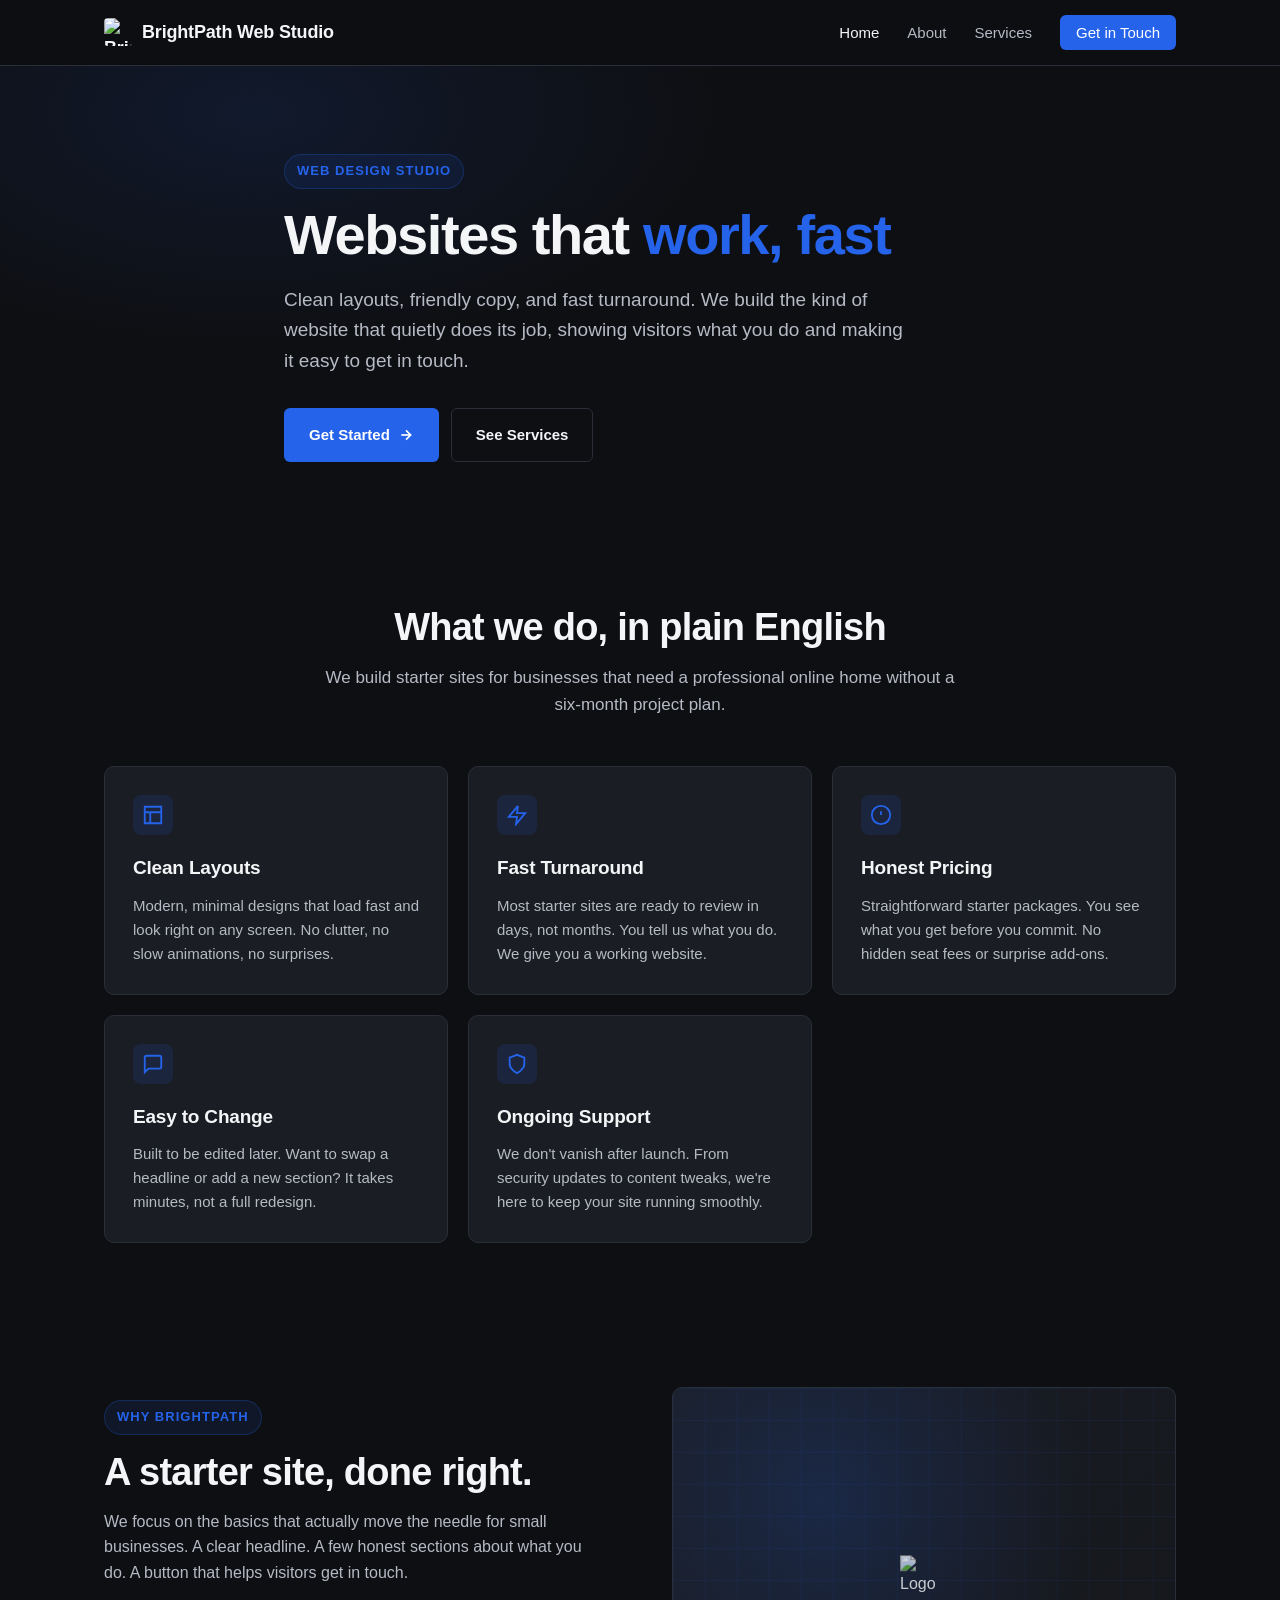
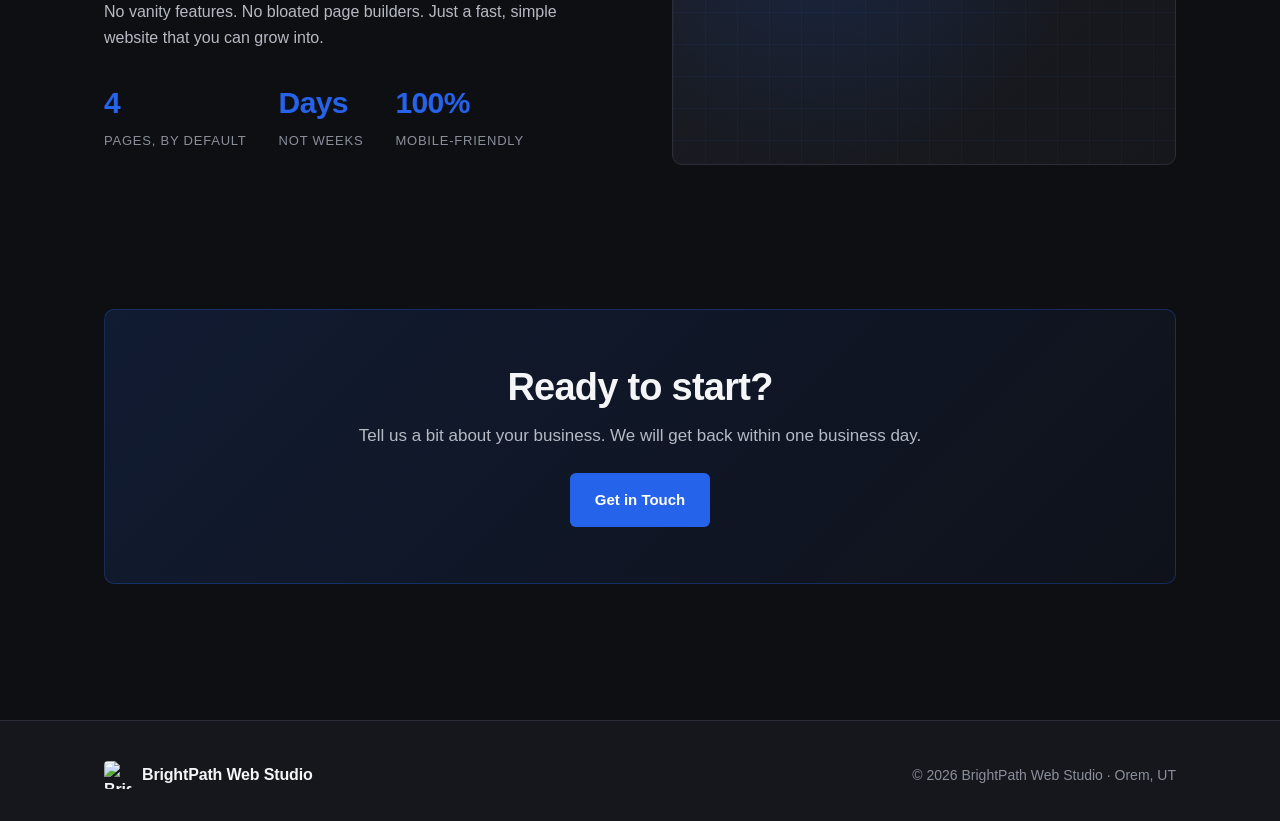
==== index.html @ c1c048bd "OEDIT: add a fifth card called "Ongoing Support" to the "What we do" ====
<!DOCTYPE html>
<html lang="en">
<head>
  <meta charset="UTF-8">
  <meta name="viewport" content="width=device-width, initial-scale=1.0">
  <title>BrightPath Web Studio | Simple Websites for Small Businesses</title>
  <meta name="description" content="BrightPath Web Studio builds straightforward, affordable starter websites for small businesses, freelancers, and startups. Clean layouts. Fast turnaround.">
  <link rel="stylesheet" href="css/base.css">
</head>
<body>

  <header class="site-header">
    <nav class="nav">
      <a href="index.html" class="brand">
        <img src="https://jifdopnikyknetsakqfc.supabase.co/storage/v1/object/sign/onboarding-edit-attachments/staging/84c3deff-97b3-4026-ab54-c26d807d4907/1782515977130-Screenshot-2026-06-24-at-11.08.45-AM.png?token=eyJraWQiOiJzdG9yYWdlLXVybC1zaWduaW5nLWtleV9kZjAwZWY5ZS1mYzEyLTQyNGMtYmYxYS01Mjg2OWNhN2NmOTkiLCJhbGciOiJIUzI1NiJ9.[base64].oNWGRdn6QMmBGhiM3KiKtoegqdQAFWXvPg0zyjAUkwU" alt="BrightPath Logo" class="brand-logo">
        <span>BrightPath Web Studio</span>
      </a>
      <button class="nav-toggle" aria-label="Menu">
        <svg width="22" height="22" viewBox="0 0 24 24" fill="none" stroke="currentColor" stroke-width="2"><line x1="3" y1="6" x2="21" y2="6"/><line x1="3" y1="12" x2="21" y2="12"/><line x1="3" y1="18" x2="21" y2="18"/></svg>
      </button>
      <ul class="nav-links">
        <li><a href="index.html">Home</a></li>
        <li><a href="about.html">About</a></li>
        <li><a href="services.html">Services</a></li>
        <li><a href="contact.html" class="nav-cta">Get in Touch</a></li>
      </ul>
    </nav>
  </header>

  <main>
    <section class="hero">
      <div class="container hero-content">
        <span class="eyebrow">Web Design Studio</span>
        <h1>Websites that <span class="accent">work, fast</span></h1>
        <p class="lead">Clean layouts, friendly copy, and fast turnaround. We build the kind of website that quietly does its job, showing visitors what you do and making it easy to get in touch.</p>
        <div class="btn-group">
          <a href="contact.html" class="btn btn-primary">
            Get Started
            <svg width="16" height="16" viewBox="0 0 24 24" fill="none" stroke="currentColor" stroke-width="2.5"><line x1="5" y1="12" x2="19" y2="12"/><polyline points="12 5 19 12 12 19"/></svg>
          </a>
          <a href="services.html" class="btn btn-ghost">See Services</a>
        </div>
      </div>
    </section>

    <section>
      <div class="container">
        <div class="section-head">
          <h2>What we do, in plain English</h2>
          <p>We build starter sites for businesses that need a professional online home without a six-month project plan.</p>
        </div>
        <div class="grid">
          <div class="card">
            <div class="icon">
              <svg width="22" height="22" viewBox="0 0 24 24" fill="none" stroke="currentColor" stroke-width="2"><path d="M3 3h18v18H3zM3 9h18M9 21V9"/></svg>
            </div>
            <h3>Clean Layouts</h3>
            <p>Modern, minimal designs that load fast and look right on any screen. No clutter, no slow animations, no surprises.</p>
          </div>
          <div class="card">
            <div class="icon">
              <svg width="22" height="22" viewBox="0 0 24 24" fill="none" stroke="currentColor" stroke-width="2"><polyline points="13 2 3 14 12 14 11 22 21 10 12 10 13 2"/></svg>
            </div>
            <h3>Fast Turnaround</h3>
            <p>Most starter sites are ready to review in days, not months. You tell us what you do. We give you a working website.</p>
          </div>
          <div class="card">
            <div class="icon">
              <svg width="22" height="22" viewBox="0 0 24 24" fill="none" stroke="currentColor" stroke-width="2"><circle cx="12" cy="12" r="10"/><line x1="12" y1="8" x2="12" y2="12"/><line x1="12" y1="16" x2="12.01" y2="16"/></svg>
            </div>
            <h3>Honest Pricing</h3>
            <p>Straightforward starter packages. You see what you get before you commit. No hidden seat fees or surprise add-ons.</p>
          </div>
          <div class="card">
            <div class="icon">
              <svg width="22" height="22" viewBox="0 0 24 24" fill="none" stroke="currentColor" stroke-width="2"><path d="M21 15a2 2 0 0 1-2 2H7l-4 4V5a2 2 0 0 1 2-2h14a2 2 0 0 1 2 2z"/></svg>
            </div>
            <h3>Easy to Change</h3>
            <p>Built to be edited later. Want to swap a headline or add a new section? It takes minutes, not a full redesign.</p>
          </div>
          <div class="card">
            <div class="icon">
              <svg width="22" height="22" viewBox="0 0 24 24" fill="none" stroke="currentColor" stroke-width="2"><path d="M12 22s8-4 8-10V5l-8-3-8 3v7c0 6 8 10 8 10z"/></svg>
            </div>
            <h3>Ongoing Support</h3>
            <p>We don't vanish after launch. From security updates to content tweaks, we're here to keep your site running smoothly.</p>
          </div>
        </div>
      </div>
    </section>

    <section>
      <div class="container two-col">
        <div class="stack">
          <span class="eyebrow">Why BrightPath</span>
          <h2>A starter site, done right.</h2>
          <p>We focus on the basics that actually move the needle for small businesses. A clear headline. A few honest sections about what you do. A button that helps visitors get in touch.</p>
          <p>No vanity features. No bloated page builders. Just a fast, simple website that you can grow into.</p>
          <div class="stat-row">
            <div class="stat">
              <span class="num">4</span>
              <span class="label">Pages, by default</span>
            </div>
            <div class="stat">
              <span class="num">Days</span>
              <span class="label">Not weeks</span>
            </div>
            <div class="stat">
              <span class="num">100%</span>
              <span class="label">Mobile-friendly</span>
            </div>
          </div>
        </div>
        <div class="visual">
          <div class="visual-grid"></div>
          <img src="https://jifdopnikyknetsakqfc.supabase.co/storage/v1/object/sign/onboarding-edit-attachments/staging/84c3deff-97b3-4026-ab54-c26d807d4907/1782515977130-Screenshot-2026-06-24-at-11.08.45-AM.png?token=eyJraWQiOiJzdG9yYWdlLXVybC1zaWduaW5nLWtleV9kZjAwZWY5ZS1mYzEyLTQyNGMtYmYxYS01Mjg2OWNhN2NmOTkiLCJhbGciOiJIUzI1NiJ9.[base64].oNWGRdn6QMmBGhiM3KiKtoegqdQAFWXvPg0zyjAUkwU" alt="Logo" class="visual-blob-img">
        </div>
      </div>
    </section>

    <section>
      <div class="container">
        <div class="cta-banner">
          <h2>Ready to start?</h2>
          <p>Tell us a bit about your business. We will get back within one business day.</p>
          <a href="contact.html" class="btn btn-primary">Get in Touch</a>
        </div>
      </div>
    </section>
  </main>

  <footer class="site-footer">
    <div class="container footer-content">
      <a href="index.html" class="brand">
        <img src="https://jifdopnikyknetsakqfc.supabase.co/storage/v1/object/sign/onboarding-edit-attachments/staging/84c3deff-97b3-4026-ab54-c26d807d4907/1782515977130-Screenshot-2026-06-24-at-11.08.45-AM.png?token=eyJraWQiOiJzdG9yYWdlLXVybC1zaWduaW5nLWtleV9kZjAwZWY5ZS1mYzEyLTQyNGMtYmYxYS01Mjg2OWNhN2NmOTkiLCJhbGciOiJIUzI1NiJ9.[base64].oNWGRdn6QMmBGhiM3KiKtoegqdQAFWXvPg0zyjAUkwU" alt="BrightPath Logo" class="brand-logo">
        <span>BrightPath Web Studio</span>
      </a>
      <p>© 2026 BrightPath Web Studio · Orem, UT</p>
    </div>
  </footer>

  <script src="js/main.js"></script>
</body>
</html>
---- css/base.css ----
/* BrightPath Web Studio - dark theme, deep blue accent */
:root {
  --bg: #0e0f12;
  --bg-elev: #15171c;
  --bg-card: #1a1d24;
  --text: #f4f5f7;
  --text-dim: #b6bac4;
  --text-mute: #8a8f9c;
  --accent: #2563eb;
  --accent-hover: #3b82f6;
  --border: #2a2e38;
  --max: 1120px;
  --radius: 10px;
  --radius-sm: 6px;
  --shadow: 0 8px 32px rgba(0,0,0,0.35);
}

* { box-sizing: border-box; margin: 0; padding: 0; }

html { scroll-behavior: smooth; }

body {
  font-family: -apple-system, BlinkMacSystemFont, "Inter", "Segoe UI", Roboto, sans-serif;
  background: var(--bg);
  color: var(--text);
  line-height: 1.6;
  font-size: 16px;
  -webkit-font-smoothing: antialiased;
}

img { max-width: 100%; display: block; }

a { color: var(--accent); text-decoration: none; transition: color .15s ease; }
a:hover { color: var(--accent-hover); }

.container { max-width: var(--max); margin: 0 auto; padding: 0 24px; }

/* Header */
.site-header {
  position: sticky;
  top: 0;
  z-index: 50;
  background: rgba(14,15,18,0.85);
  backdrop-filter: blur(12px);
  border-bottom: 1px solid var(--border);
}
.nav {
  display: flex;
  align-items: center;
  justify-content: space-between;
  padding: 18px 24px;
  max-width: var(--max);
  margin: 0 auto;
}
.brand {
  display: flex;
  align-items: center;
  gap: 10px;
  color: var(--text);
  font-weight: 700;
  font-size: 18px;
  letter-spacing: -0.01em;
}
.brand-logo {
  width: 28px;
  height: 28px;
  object-fit: contain;
  border-radius: 4px;
}
.nav-links {
  display: flex;
  gap: 28px;
  list-style: none;
  align-items: center;
}
.nav-links a {
  color: var(--text-dim);
  font-size: 15px;
  font-weight: 500;
}
.nav-links a:hover, .nav-links a.active { color: var(--text); }
.nav-cta {
  background: var(--accent);
  color: #ffffff !important;
  padding: 9px 16px;
  border-radius: var(--radius-sm);
  font-weight: 600;
}
.nav-cta:hover { background: var(--accent-hover); color: #ffffff !important; }

.nav-toggle {
  display: none;
  background: none;
  border: 1px solid var(--border);
  color: var(--text);
  padding: 8px;
  border-radius: var(--radius-sm);
  cursor: pointer;
}

/* Hero */
.hero {
  padding: 88px 0 72px;
  position: relative;
  overflow: hidden;
}
.hero::before {
  content: "";
  position: absolute;
  inset: 0;
  background: radial-gradient(800px 400px at 20% 10%, rgba(37,99,235,0.12), transparent 60%);
  pointer-events: none;
}
.hero-content {
  position: relative;
  max-width: 760px;
}
.eyebrow {
  display: inline-block;
  color: var(--accent);
  font-size: 13px;
  font-weight: 600;
  letter-spacing: 0.08em;
  text-transform: uppercase;
  margin-bottom: 16px;
  padding: 6px 12px;
  background: rgba(37,99,235,0.1);
  border: 1px solid rgba(37,99,235,0.25);
  border-radius: 999px;
}
h1 {
  font-size: clamp(36px, 5vw, 56px);
  line-height: 1.08;
  font-weight: 800;
  letter-spacing: -0.025em;
  margin-bottom: 20px;
}
h1 .accent { color: var(--accent); }
.lead {
  font-size: 19px;
  color: var(--text-dim);
  max-width: 620px;
  margin-bottom: 32px;
}

/* Buttons */
.btn {
  display: inline-flex;
  align-items: center;
  gap: 8px;
  padding: 14px 24px;
  font-weight: 600;
  font-size: 15px;
  border-radius: var(--radius-sm);
  border: 1px solid transparent;
  cursor: pointer;
  transition: all .15s ease;
}
.btn-primary {
  background: var(--accent);
  color: #ffffff;
}
.btn-primary:hover {
  background: var(--accent-hover);
  color: #ffffff;
  transform: translateY(-1px);
}
.btn-ghost {
  background: transparent;
  color: var(--text);
  border-color: var(--border);
}
.btn-ghost:hover {
  border-color: var(--accent);
  color: var(--accent);
}
.btn-group { display: flex; gap: 12px; flex-wrap: wrap; }

/* Sections */
section { padding: 72px 0; }
.section-head {
  max-width: 640px;
  margin: 0 auto 48px;
  text-align: center;
}
h2 {
  font-size: clamp(28px, 3.5vw, 38px);
  line-height: 1.15;
  letter-spacing: -0.02em;
  font-weight: 800;
  margin-bottom: 14px;
}
h3 {
  font-size: 19px;
  font-weight: 700;
  margin-bottom: 10px;
  letter-spacing: -0.01em;
}
.section-head p { color: var(--text-dim); font-size: 17px; }

/* Feature grid */
.grid {
  display: grid;
  grid-template-columns: repeat(auto-fit, minmax(280px, 1fr));
  gap: 20px;
}
.card {
  background: var(--bg-card);
  border: 1px solid var(--border);
  border-radius: var(--radius);
  padding: 28px;
  transition: border-color .15s ease, transform .15s ease;
}
.card:hover { border-color: rgba(37,99,235,0.45); transform: translateY(-2px); }
.card .icon {
  width: 40px;
  height: 40px;
  background: rgba(37,99,235,0.12);
  border-radius: 8px;
  display: inline-flex;
  align-items: center;
  justify-content: center;
  color: var(--accent);
  margin-bottom: 18px;
}
.card p { color: var(--text-dim); font-size: 15px; }

/* Two-column */
.two-col {
  display: grid;
  grid-template-columns: 1fr 1fr;
  gap: 64px;
  align-items: center;
}
.two-col .stack p { color: var(--text-dim); margin-bottom: 14px; }
.stat-row {
  display: flex;
  gap: 32px;
  margin-top: 28px;
  flex-wrap: wrap;
}
.stat .num {
  display: block;
  font-size: 30px;
  font-weight: 800;
  color: var(--accent);
  letter-spacing: -0.02em;
}
.stat .label { font-size: 13px; color: var(--text-mute); text-transform: uppercase; letter-spacing: 0.06em; }

.visual {
  background: linear-gradient(135deg, #1a1d24 0%, #15171c 100%);
  border: 1px solid var(--border);
  border-radius: var(--radius);
  aspect-ratio: 4/3;
  position: relative;
  overflow: hidden;
}
.visual::before {
  content: "";
  position: absolute;
  inset: 0;
  background: radial-gradient(circle at 30% 30%, rgba(37,99,235,0.18), transparent 60%);
}
.visual-grid {
  position: absolute;
  inset: 0;
  background-image: linear-gradient(rgba(37,99,235,0.07) 1px, transparent 1px), linear-gradient(90deg, rgba(37,99,235,0.07) 1px, transparent 1px);
  background-size: 32px 32px;
}
.visual-blob-img {
  position: absolute;
  top: 50%;
  left: 50%;
  transform: translate(-50%, -50%);
  width: 48px;
  height: auto;
  opacity: 0.8;
}

/* Pricing-style */
.price-card .price {
  font-size: 32px;
  font-weight: 800;
  color: var(--text);
  margin: 8px 0 4px;
  letter-spacing: -0.02em;
}
.price-card .price small { font-size: 14px; color: var(--text-mute); font-weight: 500; }
.price-card ul { list-style: none; margin-top: 16px; }
.price-card li {
  display: flex;
  align-items: flex-start;
  gap: 10px;
  padding: 6px 0;
  color: var(--text-dim);
  font-size: 15px;
}
.price-card li svg { flex-shrink: 0; margin-top: 3px; }

/* CTA banner */
.cta-banner {
  background: linear-gradient(135deg, rgba(37,99,235,0.15) 0%, rgba(37,99,235,0.04) 100%);
  border: 1px solid rgba(37,99,235,0.3);
  border-radius: var(--radius);
  padding: 56px;
  text-align: center;
}
.cta-banner h2 { margin-bottom: 12px; }
.cta-banner p { color: var(--text-dim); margin-bottom: 24px; font-size: 17px; }

/* Forms */
.form { max-width: 580px; margin: 0 auto; }
.form-row { margin-bottom: 18px; }
.form label {
  display: block;
  font-size: 14px;
  font-weight: 600;
  margin-bottom: 8px;
  color: var(--text);
}
.form input, .form textarea, .form select {
  width: 100%;
  padding: 12px 14px;
  background: var(--bg-card);
  border: 1px solid var(--border);
  color: var(--text);
  border-radius: var(--radius-sm);
  font-family: inherit;
  font-size: 15px;
  transition: border-color .15s ease;
}
.form input:focus, .form textarea:focus, .form select:focus {
  outline: none;
  border-color: var(--accent);
}
.form textarea { resize: vertical; min-height: 120px; }
.form-note {
  background: var(--bg-card);
  border: 1px solid var(--border);
  border-left: 3px solid var(--accent);
  padding: 14px 16px;
  border-radius: var(--radius-sm);
  font-size: 14px;
  color: var(--text-dim);
  margin-top: 16px;
}
.success-msg {
  display: none;
  background: rgba(50,200,120,0.1);
  border: 1px solid rgba(50,200,120,0.4);
  color: #5fe39a;
  padding: 14px 18px;
  border-radius: var(--radius-sm);
  margin-top: 16px;
}
.success-msg.show { display: block; }

/* Contact info */
.contact-info {
  display: grid;
  grid-template-columns: repeat(auto-fit, minmax(220px, 1fr));
  gap: 20px;
  margin-bottom: 48px;
}
.contact-info .card { text-align: center; }
.contact-info .card a { color: var(--text); font-weight: 500; }

/* Footer */
.site-footer {
  border-top: 1px solid var(--border);
  padding: 40px 0 32px;
  margin-top: 64px;
  background: var(--bg-elev);
}
.footer-content {
  display: flex;
  justify-content: space-between;
  align-items: center;
  flex-wrap: wrap;
  gap: 16px;
}
.footer-content p { color: var(--text-mute); font-size: 14px; }
.footer-content .brand { font-size: 16px; }

/* Mobile */
@media (max-width: 760px) {
  .nav-links {
    display: none;
    position: absolute;
    top: 100%;
    left: 0;
    right: 0;
    background: var(--bg-elev);
    flex-direction: column;
    padding: 16px 24px;
    border-bottom: 1px solid var(--border);
    gap: 14px;
    align-items: flex-start;
  }
  .nav-links.open { display: flex; }
  .nav-toggle { display: block; }
  .two-col { grid-template-columns: 1fr; gap: 36px; }
  .cta-banner { padding: 36px 24px; }
  section { padding: 56px 0; }
  .hero { padding: 56px 0 48px; }
}
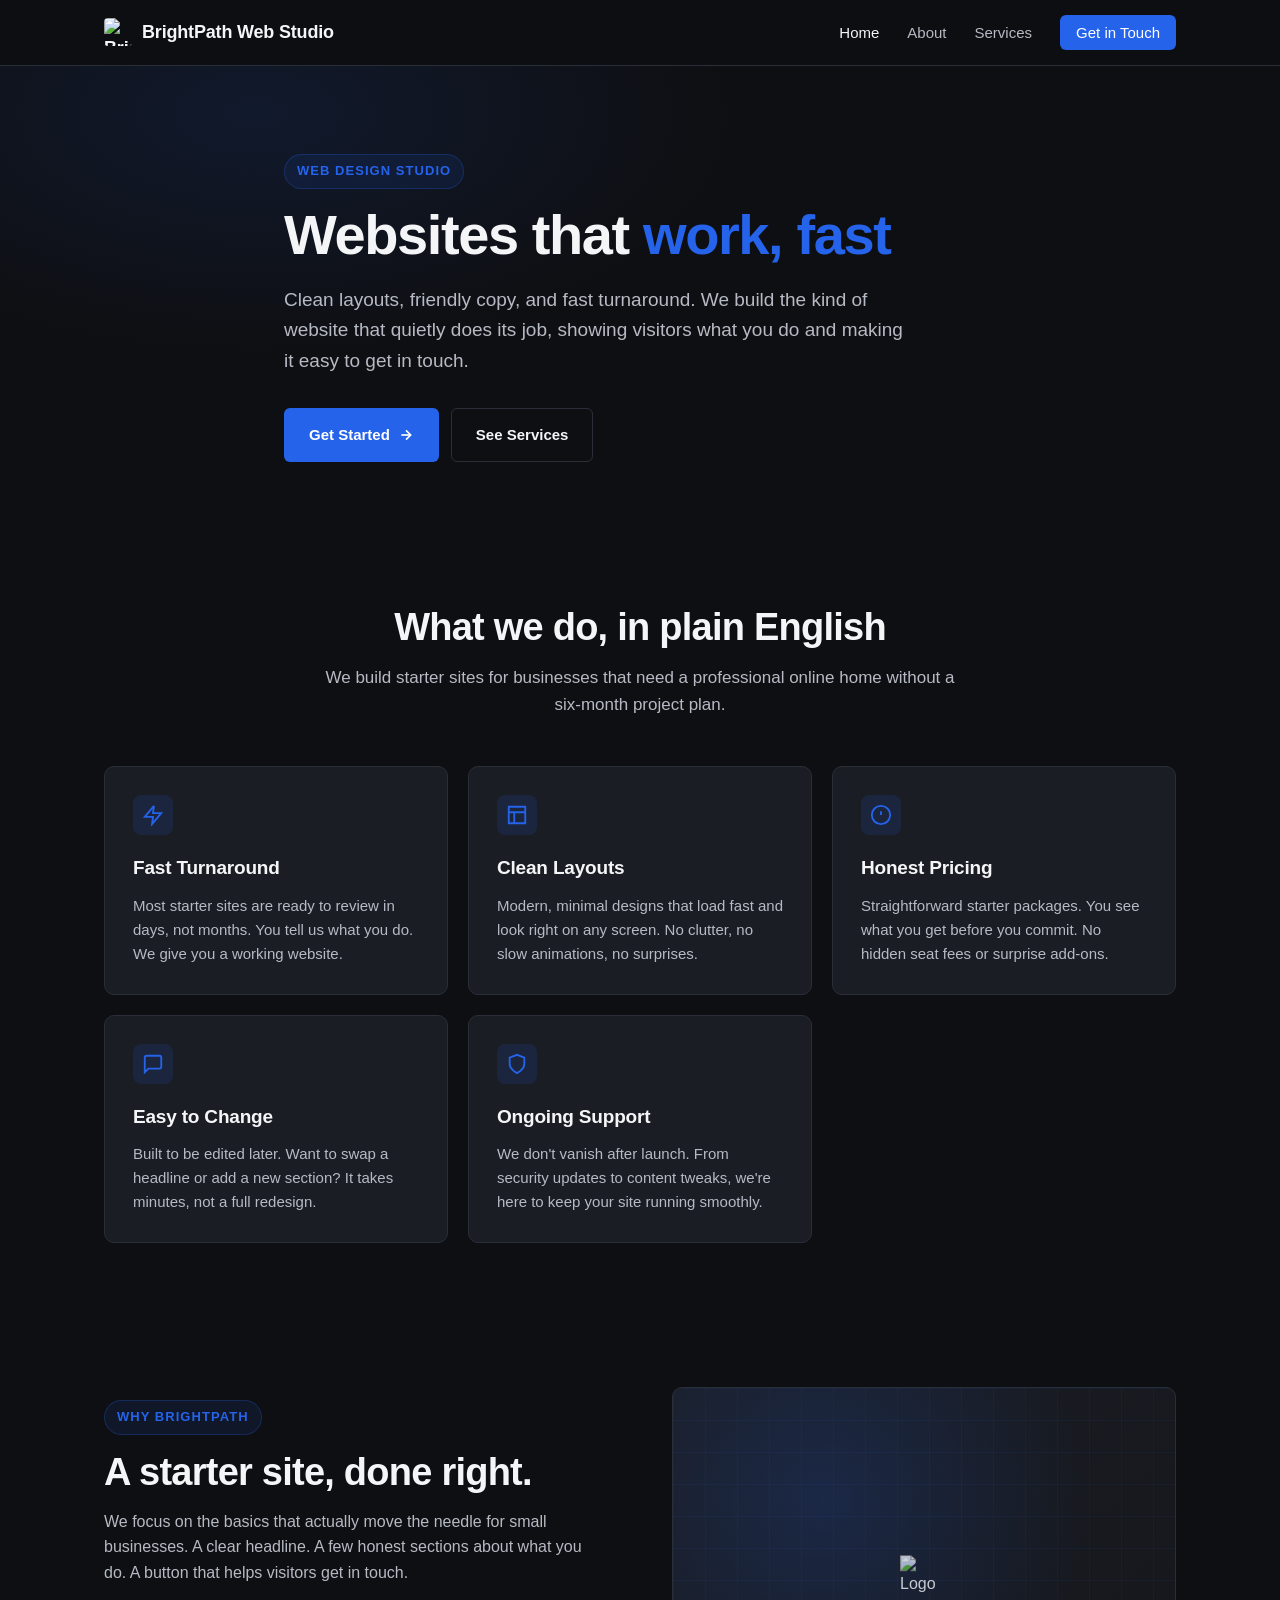
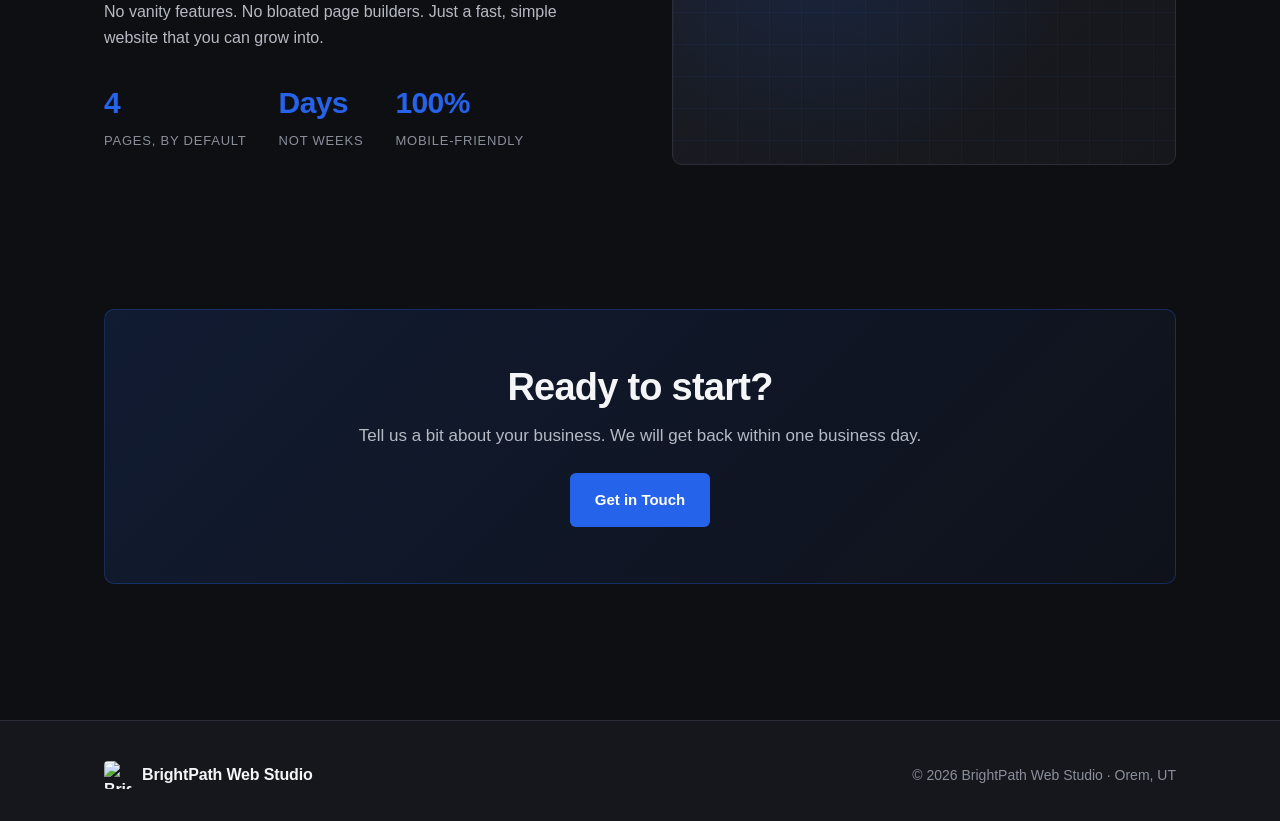
==== commit 58810764: "OEDIT: reorder the cards so "Fast Turnaround" is first" ====
--- a/index.html
+++ b/index.html
@@ -52,17 +52,17 @@
         <div class="grid">
           <div class="card">
             <div class="icon">
+              <svg width="22" height="22" viewBox="0 0 24 24" fill="none" stroke="currentColor" stroke-width="2"><polyline points="13 2 3 14 12 14 11 22 21 10 12 10 13 2"/></svg>
+            </div>
+            <h3>Fast Turnaround</h3>
+            <p>Most starter sites are ready to review in days, not months. You tell us what you do. We give you a working website.</p>
+          </div>
+          <div class="card">
+            <div class="icon">
               <svg width="22" height="22" viewBox="0 0 24 24" fill="none" stroke="currentColor" stroke-width="2"><path d="M3 3h18v18H3zM3 9h18M9 21V9"/></svg>
             </div>
             <h3>Clean Layouts</h3>
             <p>Modern, minimal designs that load fast and look right on any screen. No clutter, no slow animations, no surprises.</p>
-          </div>
-          <div class="card">
-            <div class="icon">
-              <svg width="22" height="22" viewBox="0 0 24 24" fill="none" stroke="currentColor" stroke-width="2"><polyline points="13 2 3 14 12 14 11 22 21 10 12 10 13 2"/></svg>
-            </div>
-            <h3>Fast Turnaround</h3>
-            <p>Most starter sites are ready to review in days, not months. You tell us what you do. We give you a working website.</p>
           </div>
           <div class="card">
             <div class="icon">
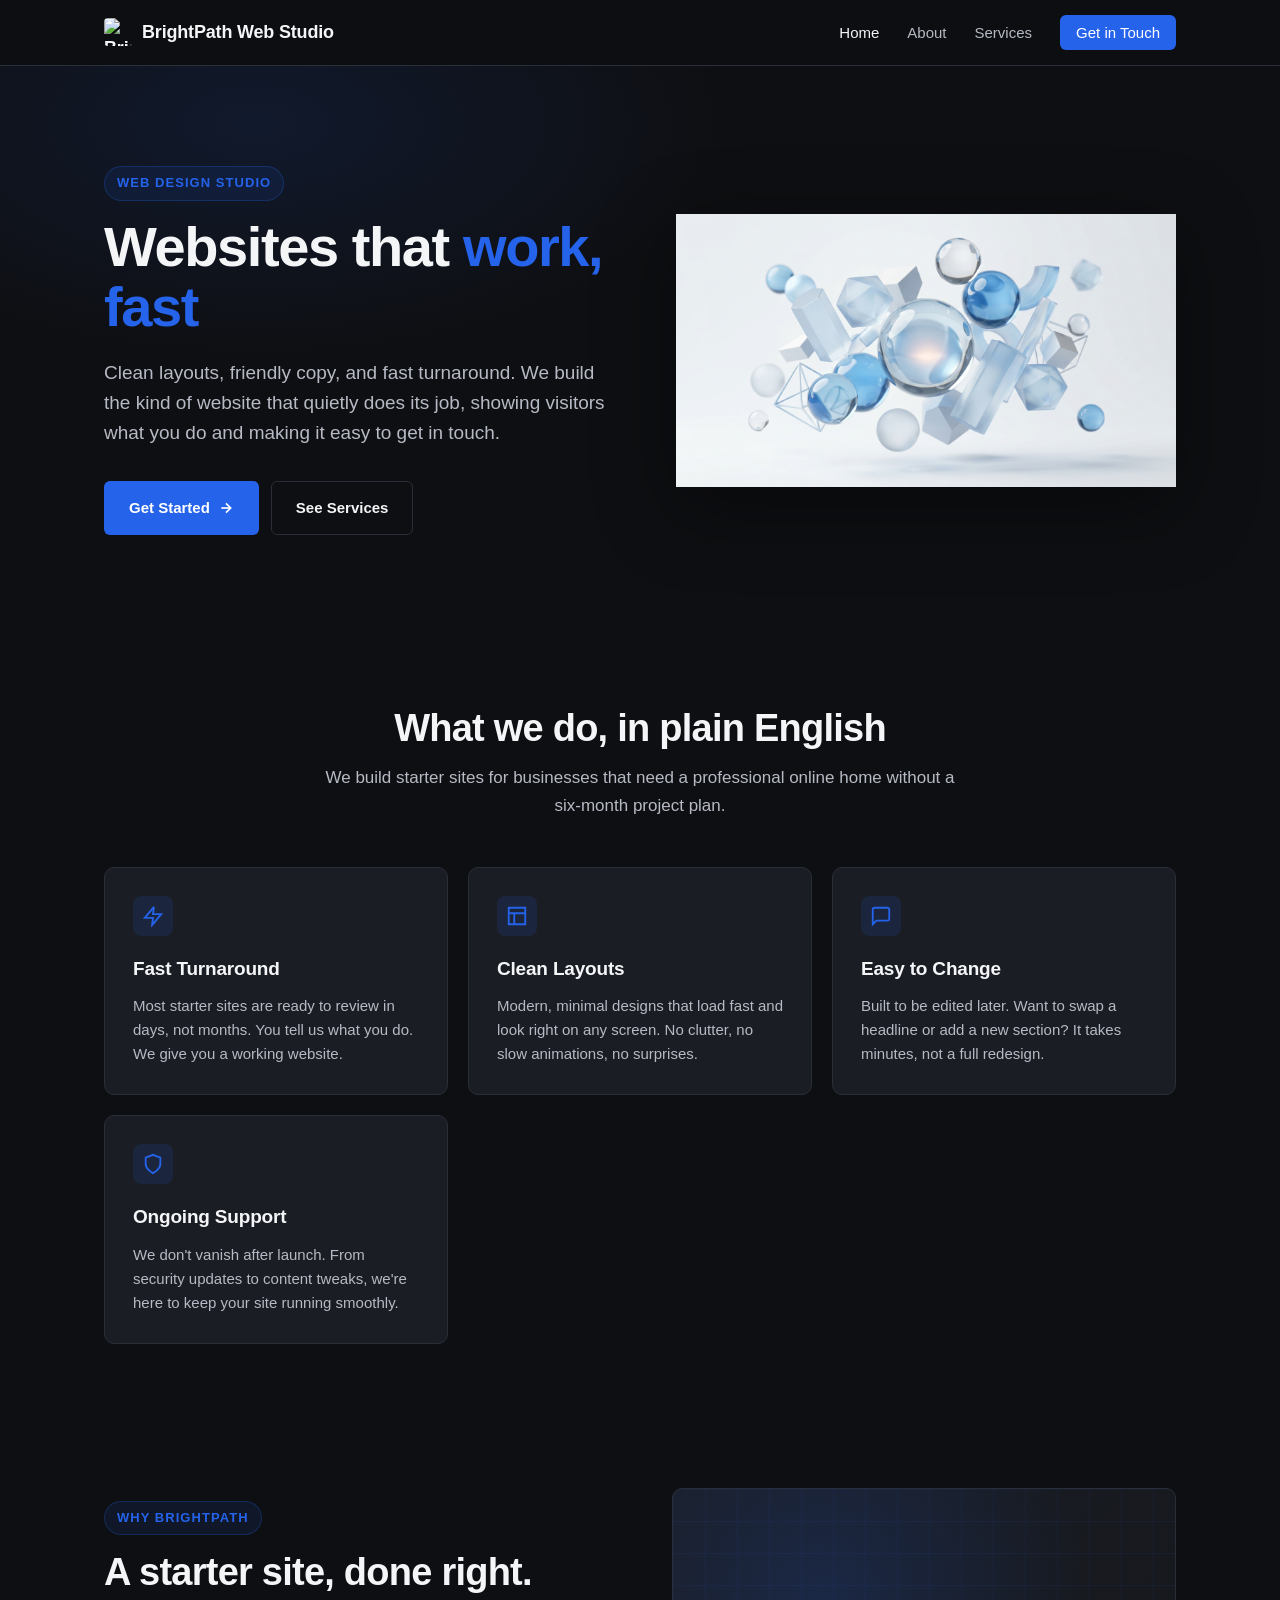
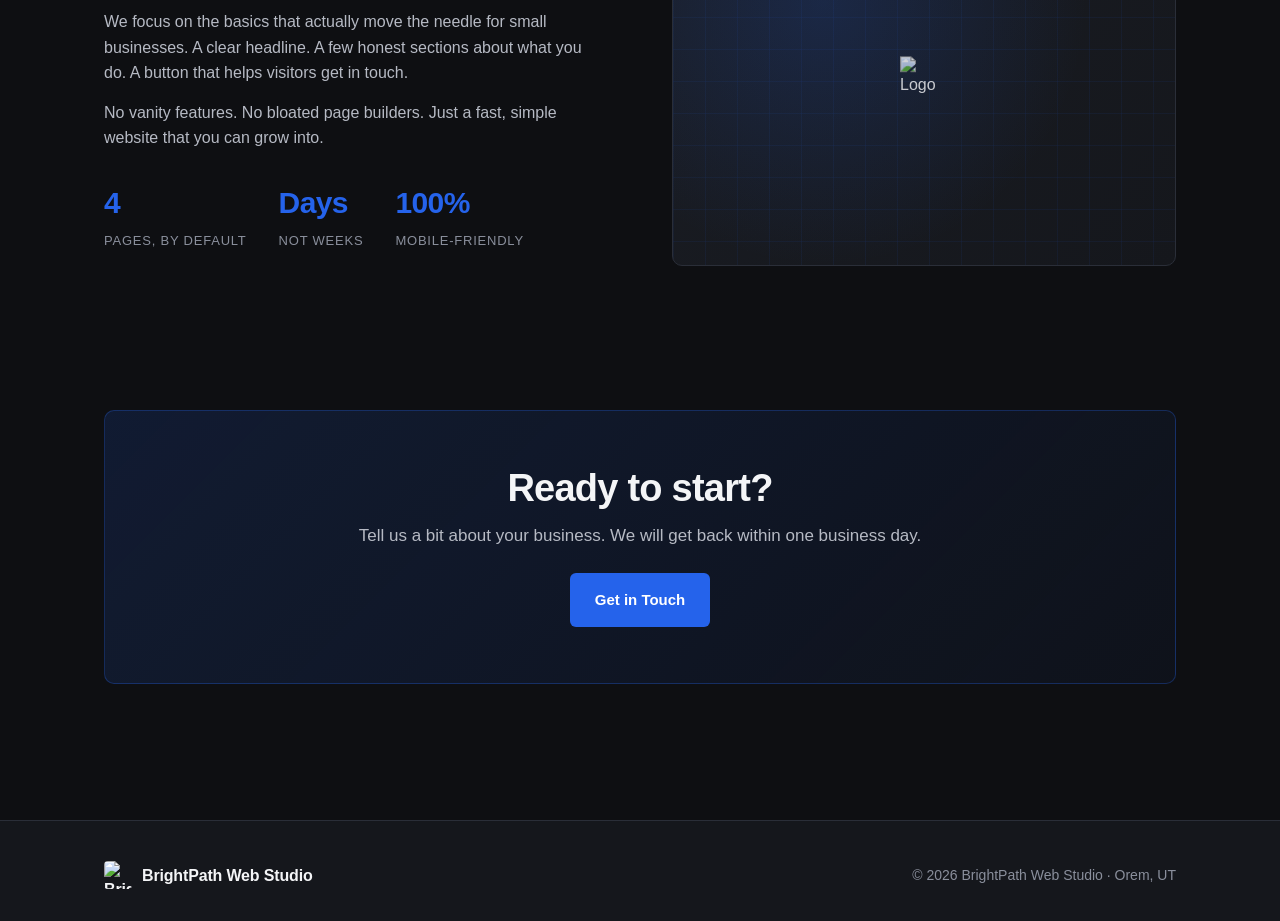
==== commit bef47df5: "OEDIT: the hero feels empty, add some visual interest on the right" ====
--- a/index.html
+++ b/index.html
@@ -29,16 +29,21 @@
 
   <main>
     <section class="hero">
-      <div class="container hero-content">
-        <span class="eyebrow">Web Design Studio</span>
-        <h1>Websites that <span class="accent">work, fast</span></h1>
-        <p class="lead">Clean layouts, friendly copy, and fast turnaround. We build the kind of website that quietly does its job, showing visitors what you do and making it easy to get in touch.</p>
-        <div class="btn-group">
-          <a href="contact.html" class="btn btn-primary">
-            Get Started
-            <svg width="16" height="16" viewBox="0 0 24 24" fill="none" stroke="currentColor" stroke-width="2.5"><line x1="5" y1="12" x2="19" y2="12"/><polyline points="12 5 19 12 12 19"/></svg>
-          </a>
-          <a href="services.html" class="btn btn-ghost">See Services</a>
+      <div class="container two-col hero-split">
+        <div class="hero-content">
+          <span class="eyebrow">Web Design Studio</span>
+          <h1>Websites that <span class="accent">work, fast</span></h1>
+          <p class="lead">Clean layouts, friendly copy, and fast turnaround. We build the kind of website that quietly does its job, showing visitors what you do and making it easy to get in touch.</p>
+          <div class="btn-group">
+            <a href="contact.html" class="btn btn-primary">
+              Get Started
+              <svg width="16" height="16" viewBox="0 0 24 24" fill="none" stroke="currentColor" stroke-width="2.5"><line x1="5" y1="12" x2="19" y2="12"/><polyline points="12 5 19 12 12 19"/></svg>
+            </a>
+            <a href="services.html" class="btn btn-ghost">See Services</a>
+          </div>
+        </div>
+        <div class="hero-visual">
+          <img src="/public/uploads/onboarding-edit/b085efdb-5bc8-443f-850f-61bdfda90fcc/hero-visual.png" alt="Modern abstract 3D geometric shapes representing digital innovation" class="hero-img">
         </div>
       </div>
     </section>
@@ -63,13 +68,6 @@
             </div>
             <h3>Clean Layouts</h3>
             <p>Modern, minimal designs that load fast and look right on any screen. No clutter, no slow animations, no surprises.</p>
-          </div>
-          <div class="card">
-            <div class="icon">
-              <svg width="22" height="22" viewBox="0 0 24 24" fill="none" stroke="currentColor" stroke-width="2"><circle cx="12" cy="12" r="10"/><line x1="12" y1="8" x2="12" y2="12"/><line x1="12" y1="16" x2="12.01" y2="16"/></svg>
-            </div>
-            <h3>Honest Pricing</h3>
-            <p>Straightforward starter packages. You see what you get before you commit. No hidden seat fees or surprise add-ons.</p>
           </div>
           <div class="card">
             <div class="icon">
--- a/css/base.css
+++ b/css/base.css
@@ -100,7 +100,7 @@
 
 /* Hero */
 .hero {
-  padding: 88px 0 72px;
+  padding: 100px 0 100px;
   position: relative;
   overflow: hidden;
 }
@@ -113,7 +113,24 @@
 }
 .hero-content {
   position: relative;
-  max-width: 760px;
+  z-index: 2;
+}
+.hero-visual {
+  display: flex;
+  align-items: center;
+  justify-content: flex-end;
+  position: relative;
+}
+.hero-img {
+  width: 100%;
+  height: auto;
+  max-width: 500px;
+  filter: drop-shadow(0 20px 40px rgba(0,0,0,0.4));
+  animation: float 6s ease-in-out infinite;
+}
+@keyframes float {
+  0%, 100% { transform: translateY(0); }
+  50% { transform: translateY(-20px); }
 }
 .eyebrow {
   display: inline-block;
@@ -401,7 +418,24 @@
   .nav-links.open { display: flex; }
   .nav-toggle { display: block; }
   .two-col { grid-template-columns: 1fr; gap: 36px; }
+  .hero-visual {
+    justify-content: center;
+    order: -1;
+  }
+  .hero-img {
+    max-width: 300px;
+  }
+  .hero {
+    text-align: center;
+    padding: 60px 0 48px;
+  }
+  .lead {
+    margin-left: auto;
+    margin-right: auto;
+  }
+  .btn-group {
+    justify-content: center;
+  }
   .cta-banner { padding: 36px 24px; }
   section { padding: 56px 0; }
-  .hero { padding: 56px 0 48px; }
 }
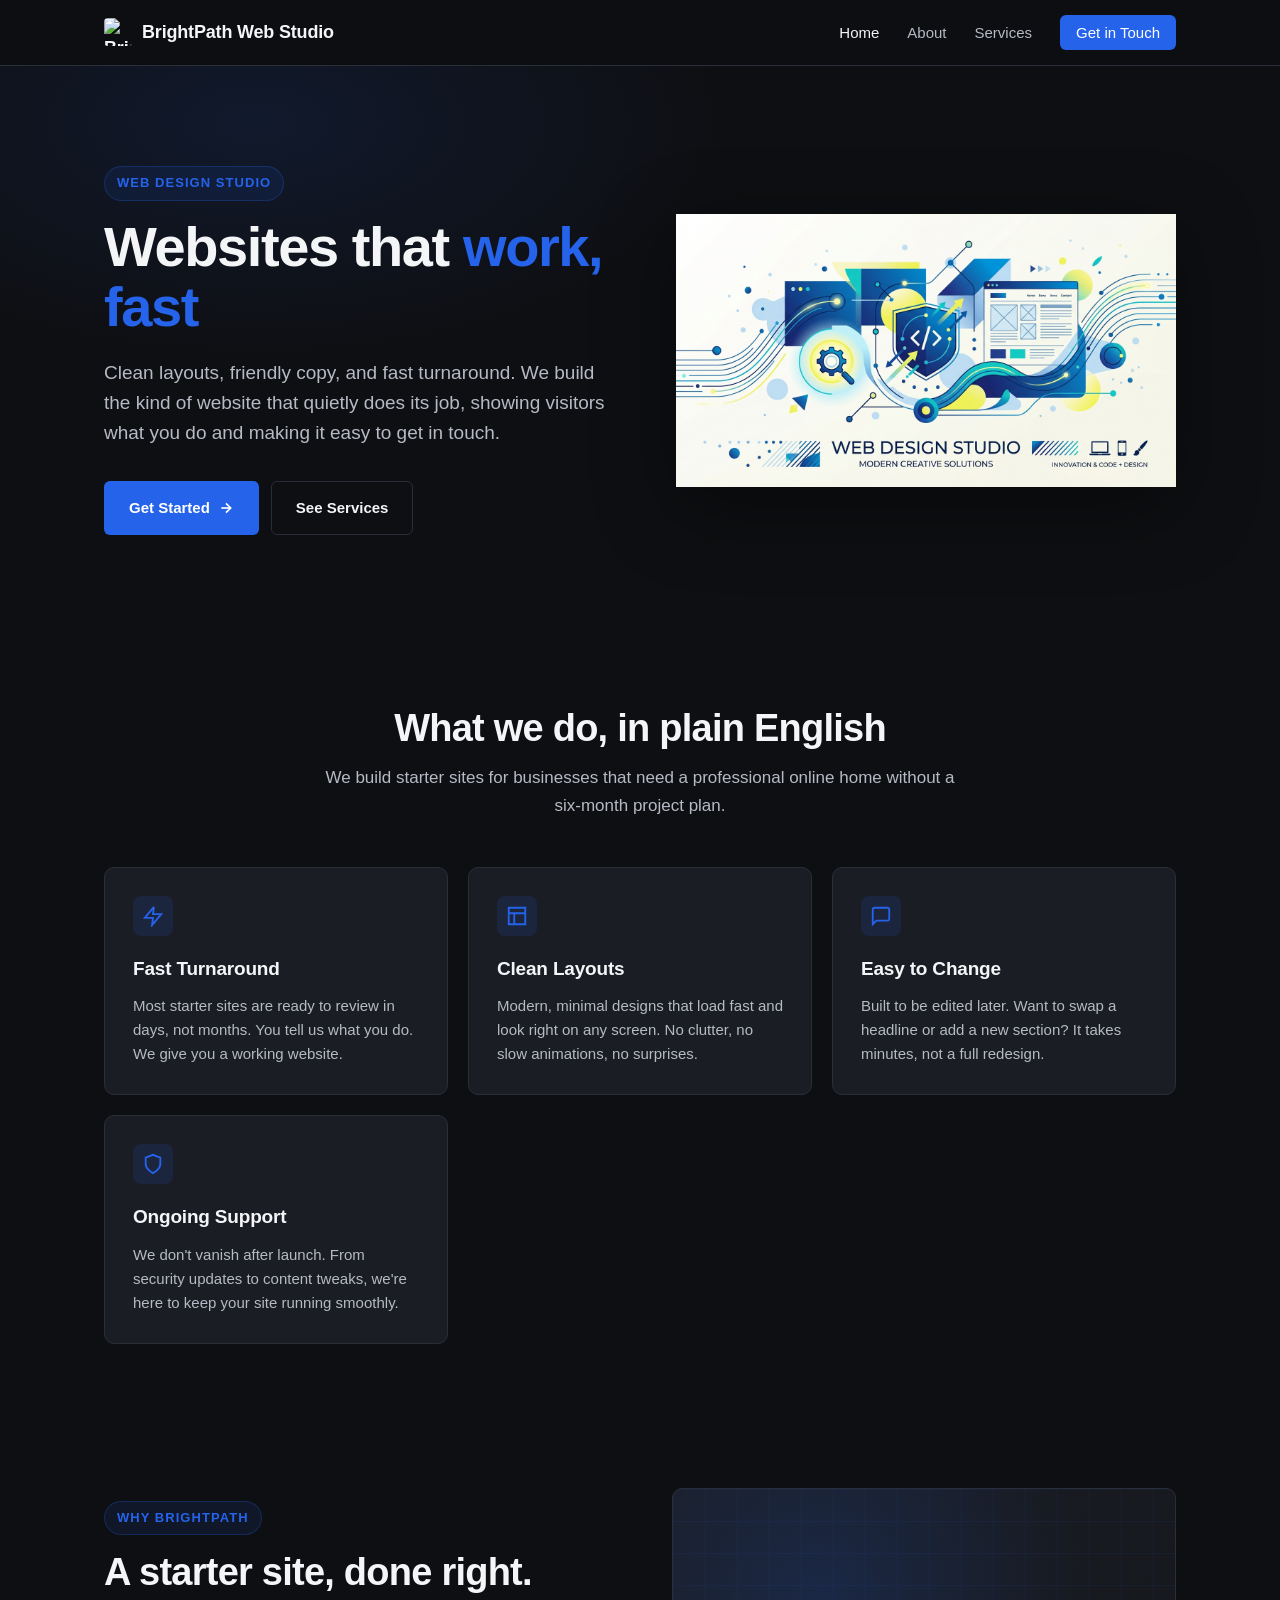
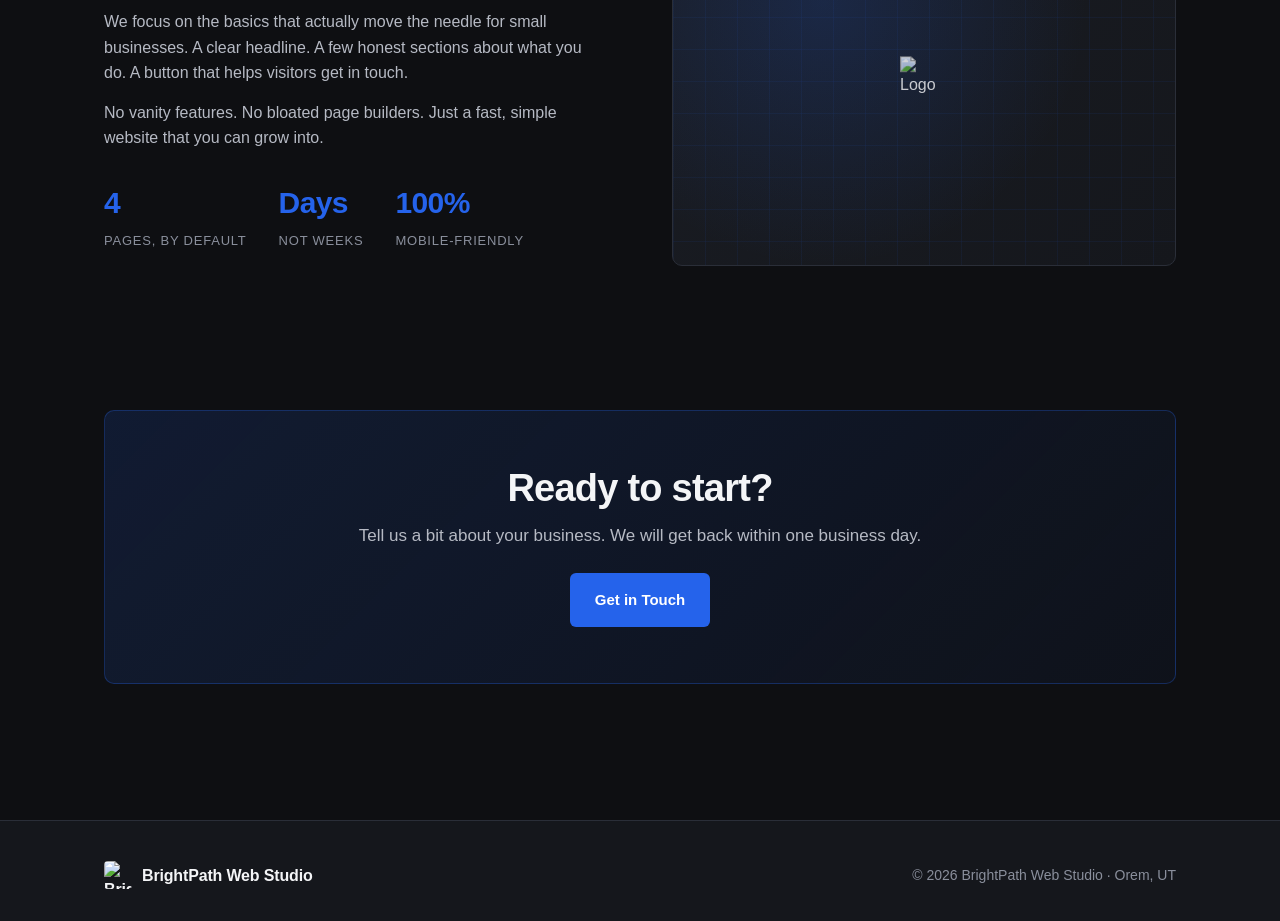
==== commit 9e5031ba: "OEDIT: can you retry this edit: Enhance the hero section by adding" ====
--- a/index.html
+++ b/index.html
@@ -43,7 +43,7 @@
           </div>
         </div>
         <div class="hero-visual">
-          <img src="/public/uploads/onboarding-edit/b085efdb-5bc8-443f-850f-61bdfda90fcc/hero-visual.png" alt="Modern abstract 3D geometric shapes representing digital innovation" class="hero-img">
+          <img src="uploads/onboarding-edit/84685ff3-f5f5-446b-8465-7f34a9729372/hero-abstract-illustration.png" alt="Abstract geometric illustration representing digital creativity and strategic growth" class="hero-img">
         </div>
       </div>
     </section>
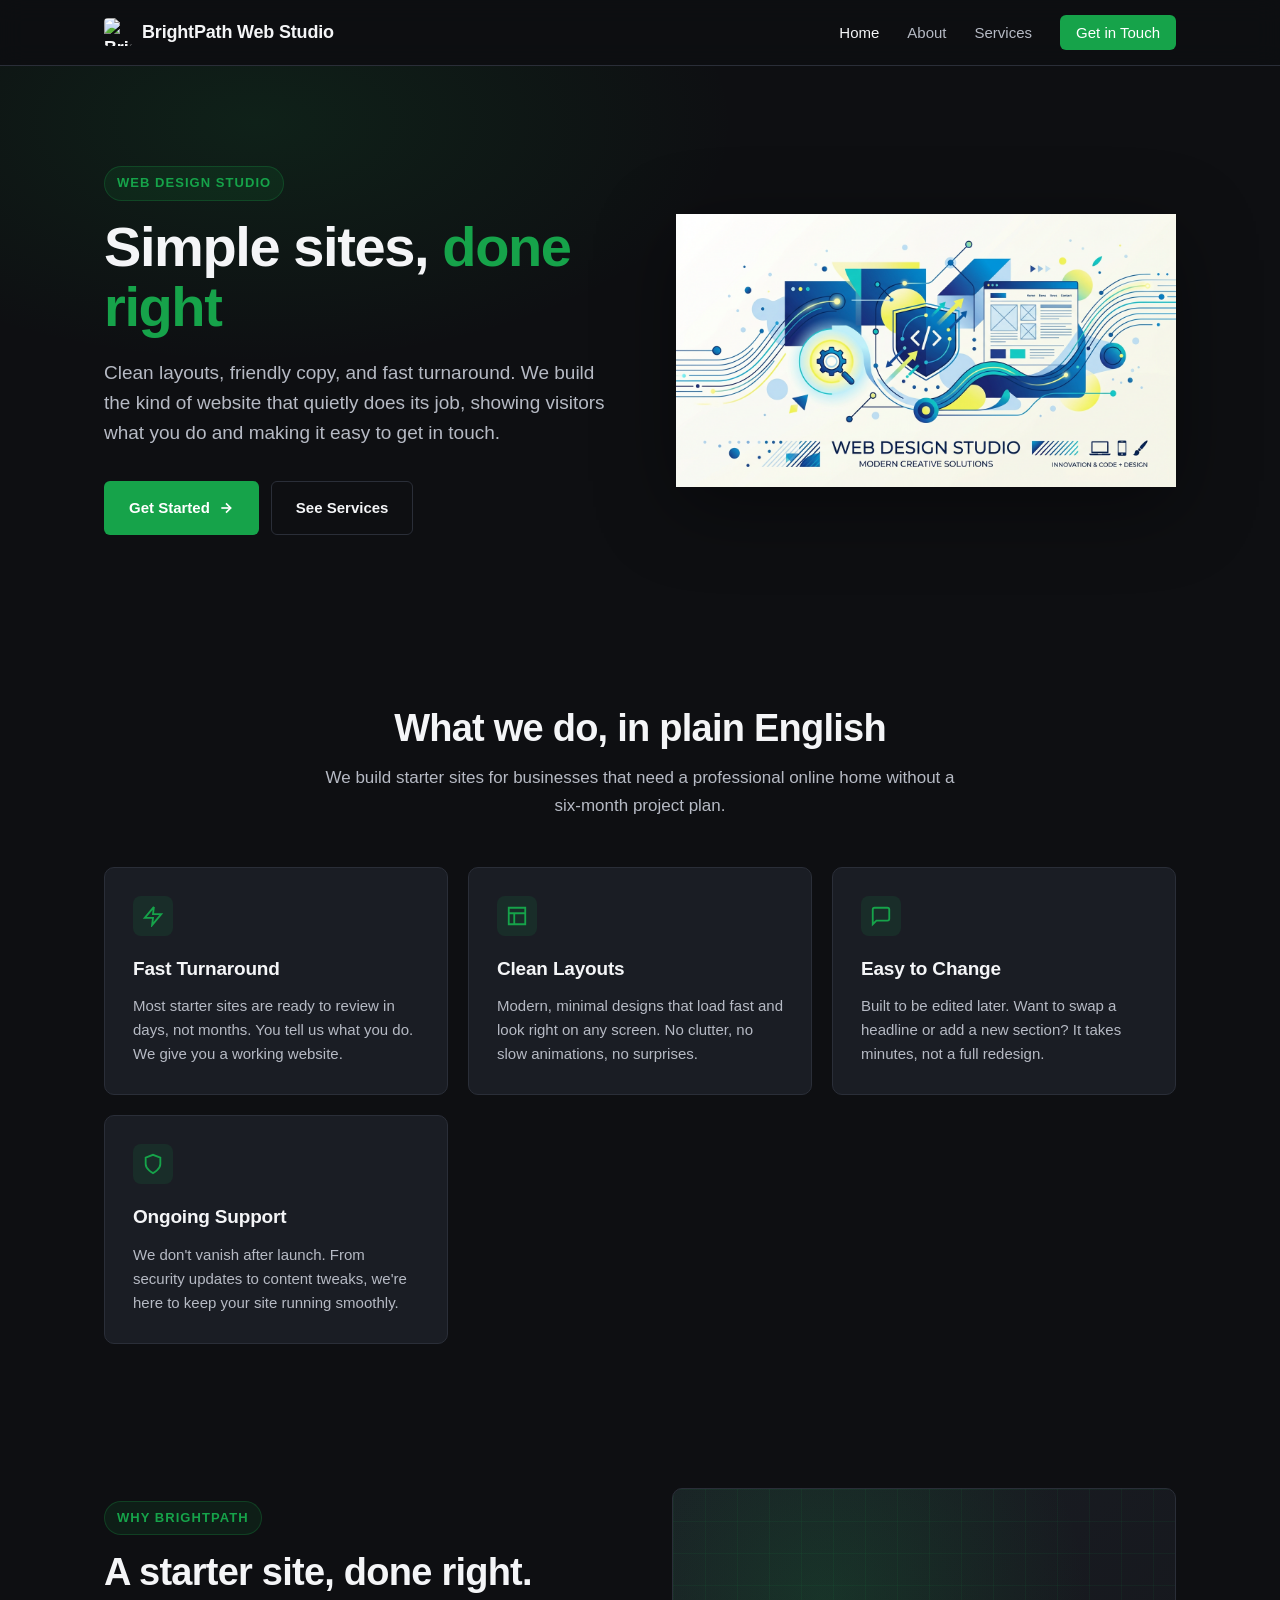
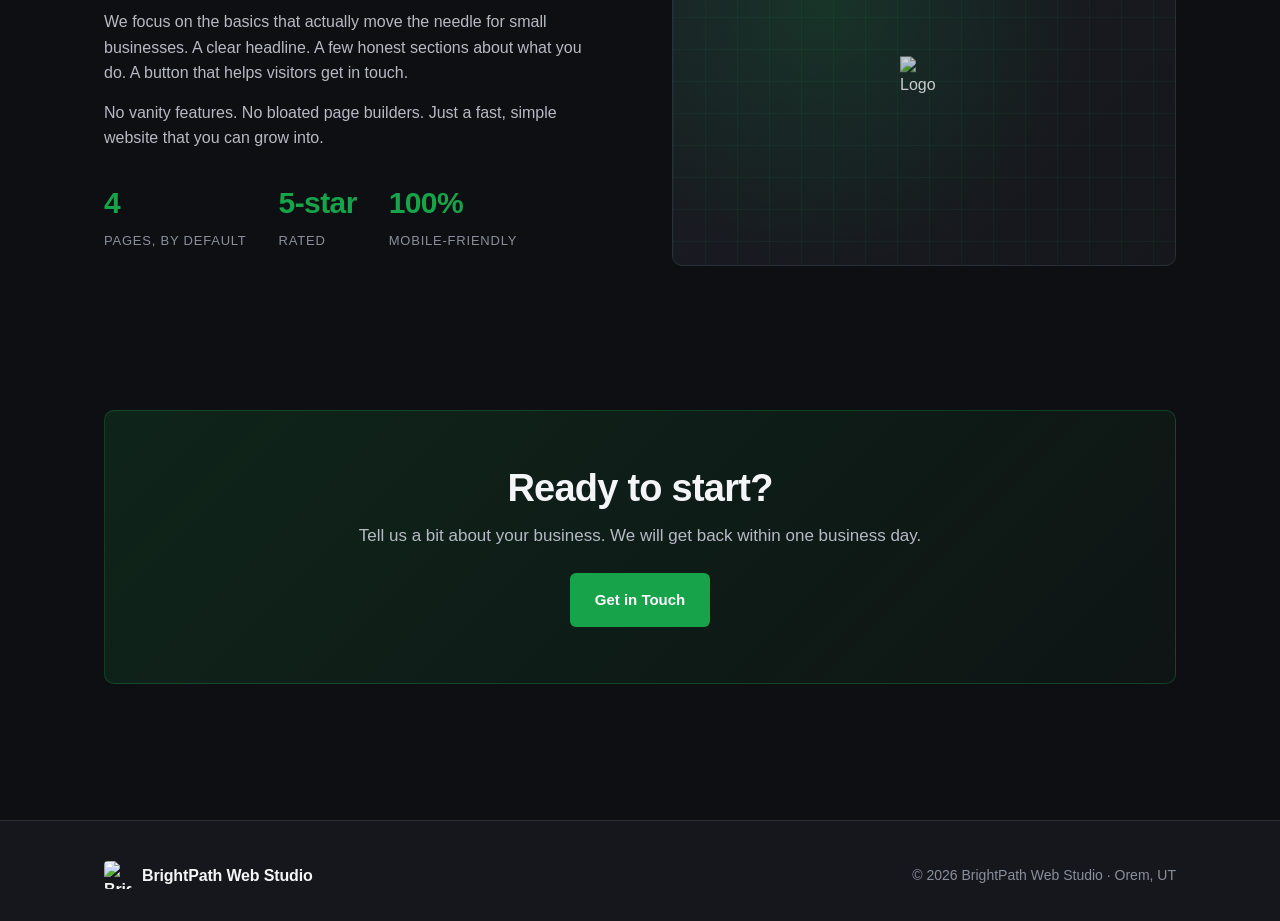
==== commit 81bb8859: "OEDIT: change the headline to "Simple sites, done right", make the" ====
--- a/index.html
+++ b/index.html
@@ -32,7 +32,7 @@
       <div class="container two-col hero-split">
         <div class="hero-content">
           <span class="eyebrow">Web Design Studio</span>
-          <h1>Websites that <span class="accent">work, fast</span></h1>
+          <h1>Simple sites, <span class="accent">done right</span></h1>
           <p class="lead">Clean layouts, friendly copy, and fast turnaround. We build the kind of website that quietly does its job, showing visitors what you do and making it easy to get in touch.</p>
           <div class="btn-group">
             <a href="contact.html" class="btn btn-primary">
@@ -100,8 +100,8 @@
               <span class="label">Pages, by default</span>
             </div>
             <div class="stat">
-              <span class="num">Days</span>
-              <span class="label">Not weeks</span>
+              <span class="num">5-star</span>
+              <span class="label">rated</span>
             </div>
             <div class="stat">
               <span class="num">100%</span>
--- a/css/base.css
+++ b/css/base.css
@@ -6,8 +6,8 @@
   --text: #f4f5f7;
   --text-dim: #b6bac4;
   --text-mute: #8a8f9c;
-  --accent: #2563eb;
-  --accent-hover: #3b82f6;
+  --accent: #16a34a;
+  --accent-hover: #22c55e;
   --border: #2a2e38;
   --max: 1120px;
   --radius: 10px;
@@ -108,7 +108,7 @@
   content: "";
   position: absolute;
   inset: 0;
-  background: radial-gradient(800px 400px at 20% 10%, rgba(37,99,235,0.12), transparent 60%);
+  background: radial-gradient(800px 400px at 20% 10%, rgba(22,163,74,0.12), transparent 60%);
   pointer-events: none;
 }
 .hero-content {
@@ -141,8 +141,8 @@
   text-transform: uppercase;
   margin-bottom: 16px;
   padding: 6px 12px;
-  background: rgba(37,99,235,0.1);
-  border: 1px solid rgba(37,99,235,0.25);
+  background: rgba(22,163,74,0.1);
+  border: 1px solid rgba(22,163,74,0.25);
   border-radius: 999px;
 }
 h1 {
@@ -228,11 +228,11 @@
   padding: 28px;
   transition: border-color .15s ease, transform .15s ease;
 }
-.card:hover { border-color: rgba(37,99,235,0.45); transform: translateY(-2px); }
+.card:hover { border-color: rgba(22,163,74,0.45); transform: translateY(-2px); }
 .card .icon {
   width: 40px;
   height: 40px;
-  background: rgba(37,99,235,0.12);
+  background: rgba(22,163,74,0.12);
   border-radius: 8px;
   display: inline-flex;
   align-items: center;
@@ -277,12 +277,12 @@
   content: "";
   position: absolute;
   inset: 0;
-  background: radial-gradient(circle at 30% 30%, rgba(37,99,235,0.18), transparent 60%);
+  background: radial-gradient(circle at 30% 30%, rgba(22,163,74,0.18), transparent 60%);
 }
 .visual-grid {
   position: absolute;
   inset: 0;
-  background-image: linear-gradient(rgba(37,99,235,0.07) 1px, transparent 1px), linear-gradient(90deg, rgba(37,99,235,0.07) 1px, transparent 1px);
+  background-image: linear-gradient(rgba(22,163,74,0.07) 1px, transparent 1px), linear-gradient(90deg, rgba(22,163,74,0.07) 1px, transparent 1px);
   background-size: 32px 32px;
 }
 .visual-blob-img {
@@ -317,8 +317,8 @@
 
 /* CTA banner */
 .cta-banner {
-  background: linear-gradient(135deg, rgba(37,99,235,0.15) 0%, rgba(37,99,235,0.04) 100%);
-  border: 1px solid rgba(37,99,235,0.3);
+  background: linear-gradient(135deg, rgba(22,163,74,0.15) 0%, rgba(22,163,74,0.04) 100%);
+  border: 1px solid rgba(22,163,74,0.3);
   border-radius: var(--radius);
   padding: 56px;
   text-align: center;
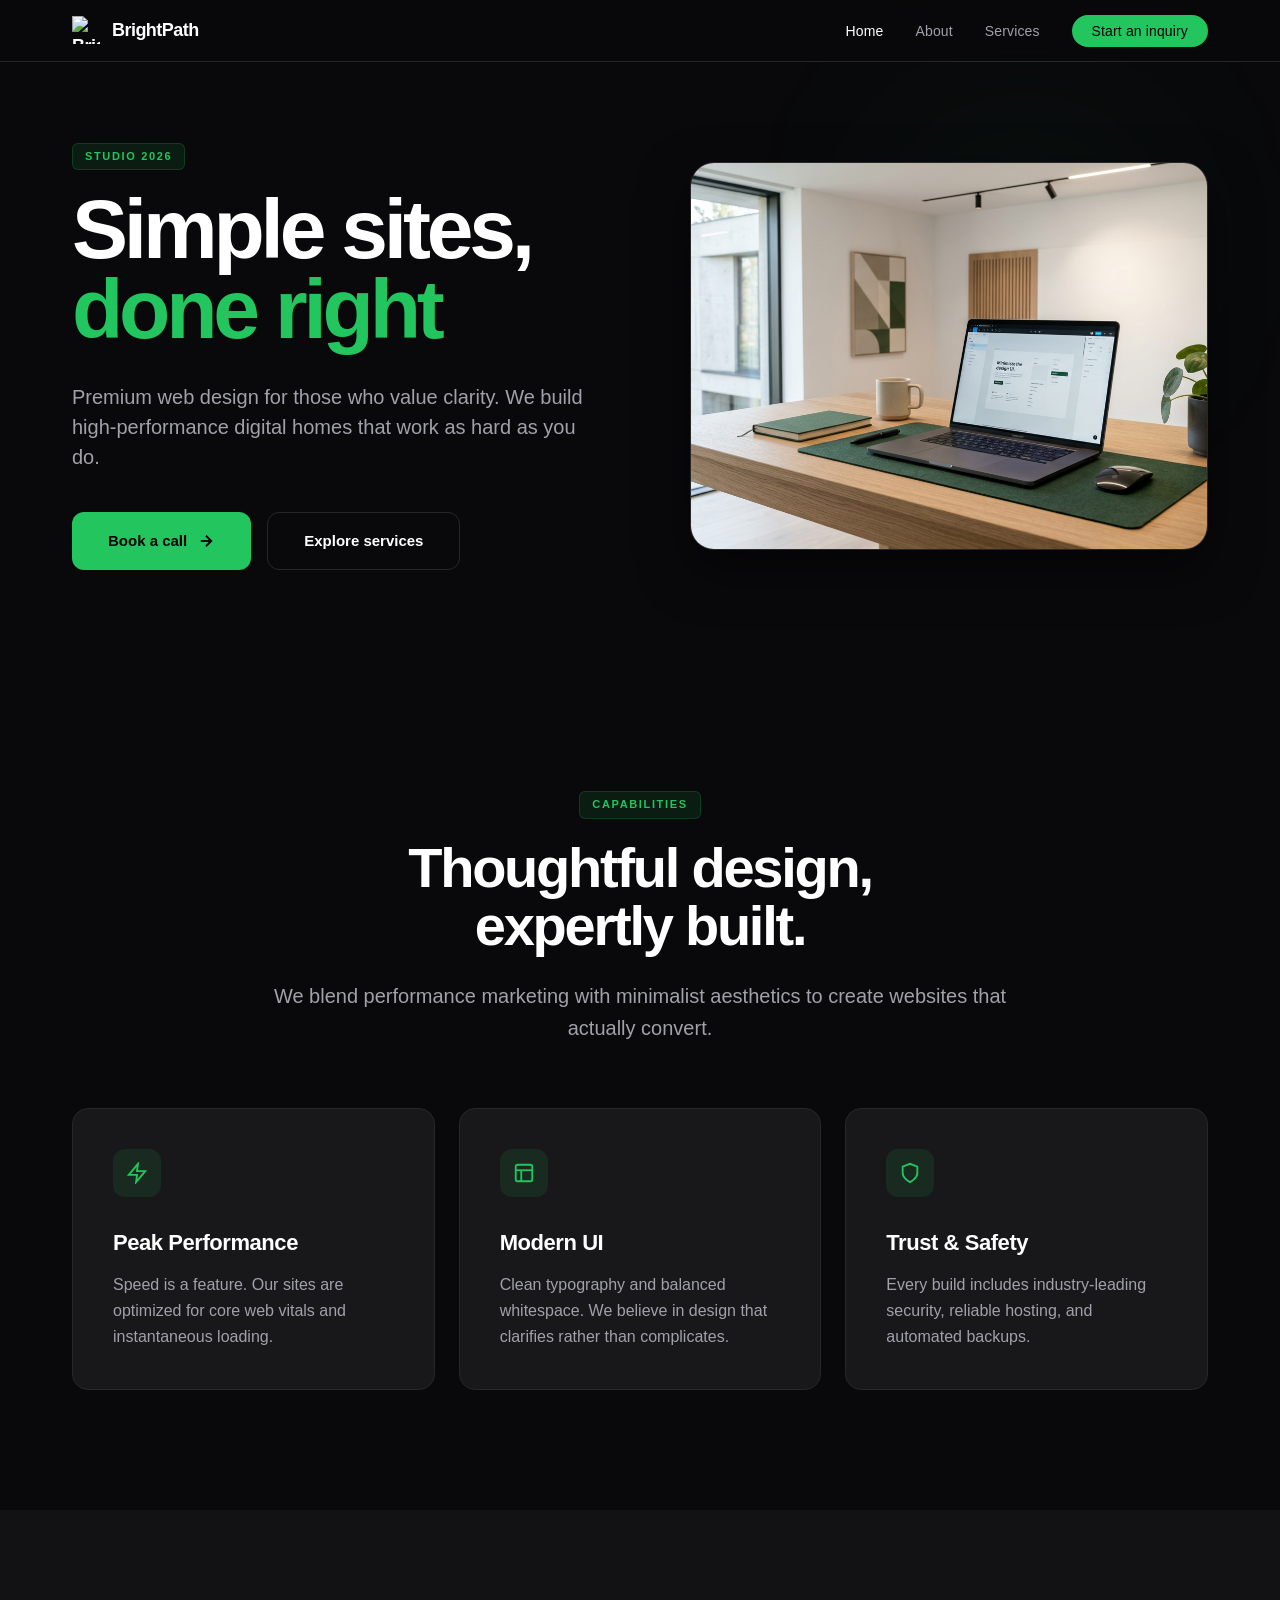
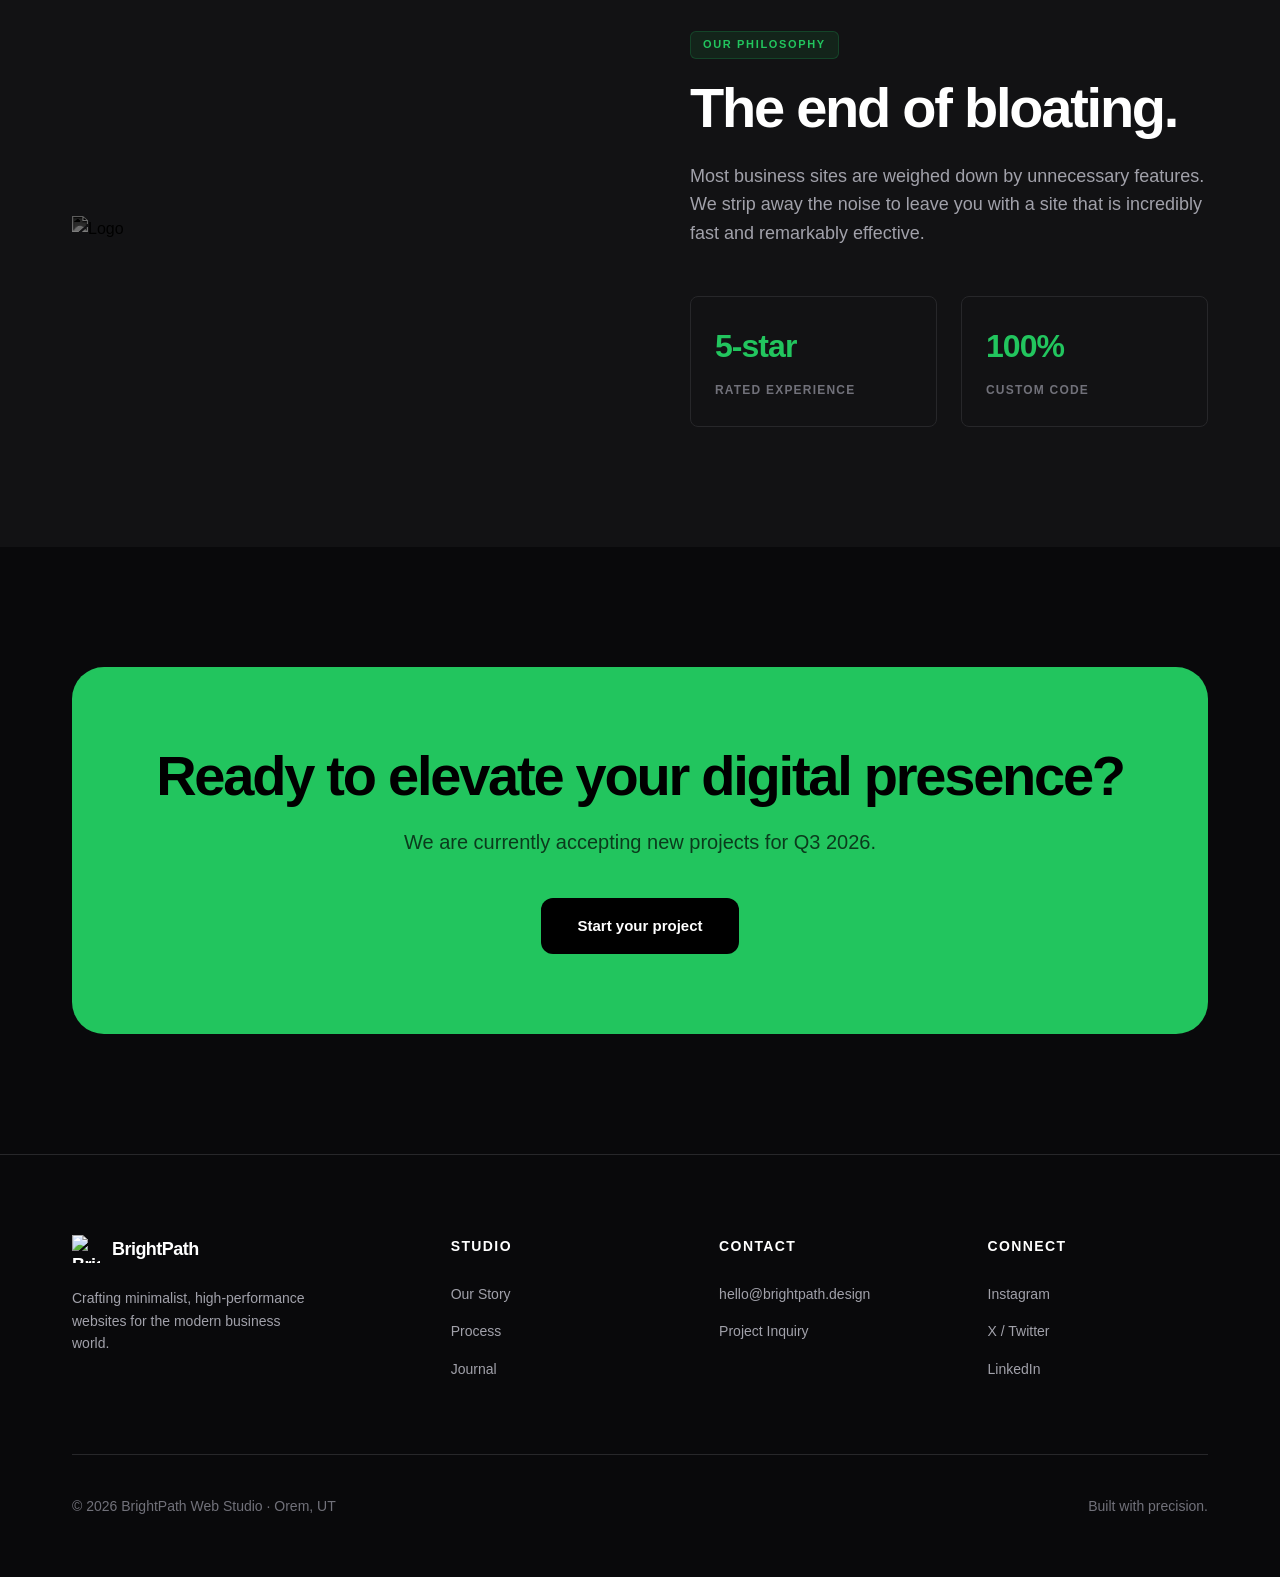
==== commit 01c70491: "OEDIT: modernize the whole design" ====
--- a/index.html
+++ b/index.html
@@ -3,8 +3,8 @@
 <head>
   <meta charset="UTF-8">
   <meta name="viewport" content="width=device-width, initial-scale=1.0">
-  <title>BrightPath Web Studio | Simple Websites for Small Businesses</title>
-  <meta name="description" content="BrightPath Web Studio builds straightforward, affordable starter websites for small businesses, freelancers, and startups. Clean layouts. Fast turnaround.">
+  <title>BrightPath Web Studio | Modern Minimalist Web Design</title>
+  <meta name="description" content="BrightPath Web Studio builds premium, high-performance websites for businesses that value speed and clarity. Modern design, simplified.">
   <link rel="stylesheet" href="css/base.css">
 </head>
 <body>
@@ -13,105 +13,96 @@
     <nav class="nav">
       <a href="index.html" class="brand">
         <img src="https://jifdopnikyknetsakqfc.supabase.co/storage/v1/object/sign/onboarding-edit-attachments/staging/84c3deff-97b3-4026-ab54-c26d807d4907/1782515977130-Screenshot-2026-06-24-at-11.08.45-AM.png?token=eyJraWQiOiJzdG9yYWdlLXVybC1zaWduaW5nLWtleV9kZjAwZWY5ZS1mYzEyLTQyNGMtYmYxYS01Mjg2OWNhN2NmOTkiLCJhbGciOiJIUzI1NiJ9.[base64].oNWGRdn6QMmBGhiM3KiKtoegqdQAFWXvPg0zyjAUkwU" alt="BrightPath Logo" class="brand-logo">
-        <span>BrightPath Web Studio</span>
+        <span>BrightPath</span>
       </a>
       <button class="nav-toggle" aria-label="Menu">
-        <svg width="22" height="22" viewBox="0 0 24 24" fill="none" stroke="currentColor" stroke-width="2"><line x1="3" y1="6" x2="21" y2="6"/><line x1="3" y1="12" x2="21" y2="12"/><line x1="3" y1="18" x2="21" y2="18"/></svg>
+        <svg width="24" height="24" viewBox="0 0 24 24" fill="none" stroke="currentColor" stroke-width="2"><line x1="3" y1="12" x2="21" y2="12"/><line x1="3" y1="6" x2="21" y2="6"/><line x1="3" y1="18" x2="21" y2="18"/></svg>
       </button>
       <ul class="nav-links">
         <li><a href="index.html">Home</a></li>
         <li><a href="about.html">About</a></li>
         <li><a href="services.html">Services</a></li>
-        <li><a href="contact.html" class="nav-cta">Get in Touch</a></li>
+        <li><a href="contact.html" class="nav-cta">Start an inquiry</a></li>
       </ul>
     </nav>
   </header>
 
   <main>
     <section class="hero">
-      <div class="container two-col hero-split">
+      <div class="container two-col">
         <div class="hero-content">
-          <span class="eyebrow">Web Design Studio</span>
+          <span class="eyebrow">Studio 2026</span>
           <h1>Simple sites, <span class="accent">done right</span></h1>
-          <p class="lead">Clean layouts, friendly copy, and fast turnaround. We build the kind of website that quietly does its job, showing visitors what you do and making it easy to get in touch.</p>
+          <p class="lead">Premium web design for those who value clarity. We build high-performance digital homes that work as hard as you do.</p>
           <div class="btn-group">
             <a href="contact.html" class="btn btn-primary">
-              Get Started
-              <svg width="16" height="16" viewBox="0 0 24 24" fill="none" stroke="currentColor" stroke-width="2.5"><line x1="5" y1="12" x2="19" y2="12"/><polyline points="12 5 19 12 12 19"/></svg>
+              Book a call
+              <svg width="18" height="18" viewBox="0 0 24 24" fill="none" stroke="currentColor" stroke-width="2.5"><line x1="5" y1="12" x2="19" y2="12"/><polyline points="12 5 19 12 12 19"/></svg>
             </a>
-            <a href="services.html" class="btn btn-ghost">See Services</a>
+            <a href="services.html" class="btn btn-ghost">Explore services</a>
           </div>
         </div>
         <div class="hero-visual">
-          <img src="uploads/onboarding-edit/84685ff3-f5f5-446b-8465-7f34a9729372/hero-abstract-illustration.png" alt="Abstract geometric illustration representing digital creativity and strategic growth" class="hero-img">
+          <img src="uploads/onboarding-edit/b9d2c1f0-13fd-4b94-aac0-916b6f0380b2/hero-modern.png" alt="A sleek, modern desk setup representing professional web design services." class="hero-img">
         </div>
       </div>
     </section>
 
     <section>
       <div class="container">
-        <div class="section-head">
-          <h2>What we do, in plain English</h2>
-          <p>We build starter sites for businesses that need a professional online home without a six-month project plan.</p>
+        <div class="section-head center">
+          <span class="eyebrow">Capabilities</span>
+          <h2>Thoughtful design, <br>expertly built.</h2>
+          <p>We blend performance marketing with minimalist aesthetics to create websites that actually convert.</p>
         </div>
         <div class="grid">
           <div class="card">
             <div class="icon">
-              <svg width="22" height="22" viewBox="0 0 24 24" fill="none" stroke="currentColor" stroke-width="2"><polyline points="13 2 3 14 12 14 11 22 21 10 12 10 13 2"/></svg>
+              <svg width="22" height="22" viewBox="0 0 24 24" fill="none" stroke="currentColor" stroke-width="2"><path d="M13 2L3 14h9l-1 8 10-12h-9l1-8z"/></svg>
             </div>
-            <h3>Fast Turnaround</h3>
-            <p>Most starter sites are ready to review in days, not months. You tell us what you do. We give you a working website.</p>
+            <h3>Peak Performance</h3>
+            <p>Speed is a feature. Our sites are optimized for core web vitals and instantaneous loading.</p>
           </div>
           <div class="card">
             <div class="icon">
-              <svg width="22" height="22" viewBox="0 0 24 24" fill="none" stroke="currentColor" stroke-width="2"><path d="M3 3h18v18H3zM3 9h18M9 21V9"/></svg>
+              <svg width="22" height="22" viewBox="0 0 24 24" fill="none" stroke="currentColor" stroke-width="2"><rect x="3" y="3" width="18" height="18" rx="2" ry="2"/><line x1="3" y1="9" x2="21" y2="9"/><line x1="9" y1="21" x2="9" y2="9"/></svg>
             </div>
-            <h3>Clean Layouts</h3>
-            <p>Modern, minimal designs that load fast and look right on any screen. No clutter, no slow animations, no surprises.</p>
-          </div>
-          <div class="card">
-            <div class="icon">
-              <svg width="22" height="22" viewBox="0 0 24 24" fill="none" stroke="currentColor" stroke-width="2"><path d="M21 15a2 2 0 0 1-2 2H7l-4 4V5a2 2 0 0 1 2-2h14a2 2 0 0 1 2 2z"/></svg>
-            </div>
-            <h3>Easy to Change</h3>
-            <p>Built to be edited later. Want to swap a headline or add a new section? It takes minutes, not a full redesign.</p>
+            <h3>Modern UI</h3>
+            <p>Clean typography and balanced whitespace. We believe in design that clarifies rather than complicates.</p>
           </div>
           <div class="card">
             <div class="icon">
               <svg width="22" height="22" viewBox="0 0 24 24" fill="none" stroke="currentColor" stroke-width="2"><path d="M12 22s8-4 8-10V5l-8-3-8 3v7c0 6 8 10 8 10z"/></svg>
             </div>
-            <h3>Ongoing Support</h3>
-            <p>We don't vanish after launch. From security updates to content tweaks, we're here to keep your site running smoothly.</p>
+            <h3>Trust & Safety</h3>
+            <p>Every build includes industry-leading security, reliable hosting, and automated backups.</p>
           </div>
         </div>
       </div>
     </section>
 
-    <section>
+    <section style="background: var(--bg-elev);">
       <div class="container two-col">
+        <div class="hero-visual">
+           <div class="visual" style="width: 100%;">
+             <div class="visual-grid"></div>
+             <img src="https://jifdopnikyknetsakqfc.supabase.co/storage/v1/object/sign/onboarding-edit-attachments/staging/84c3deff-97b3-4026-ab54-c26d807d4907/1782515977130-Screenshot-2026-06-24-at-11.08.45-AM.png?token=eyJraWQiOiJzdG9yYWdlLXVybC1zaWduaW5nLWtleV9kZjAwZWY5ZS1mYzEyLTQyNGMtYmYxYS01Mjg2OWNhN2NmOTkiLCJhbGciOiJIUzI1NiJ9.[base64].oNWGRdn6QMmBGhiM3KiKtoegqdQAFWXvPg0zyjAUkwU" alt="Logo" class="visual-blob-img" style="filter: grayscale(1) invert(1);">
+           </div>
+        </div>
         <div class="stack">
-          <span class="eyebrow">Why BrightPath</span>
-          <h2>A starter site, done right.</h2>
-          <p>We focus on the basics that actually move the needle for small businesses. A clear headline. A few honest sections about what you do. A button that helps visitors get in touch.</p>
-          <p>No vanity features. No bloated page builders. Just a fast, simple website that you can grow into.</p>
-          <div class="stat-row">
-            <div class="stat">
-              <span class="num">4</span>
-              <span class="label">Pages, by default</span>
+          <span class="eyebrow">Our Philosophy</span>
+          <h2>The end of bloating.</h2>
+          <p>Most business sites are weighed down by unnecessary features. We strip away the noise to leave you with a site that is incredibly fast and remarkably effective.</p>
+          <div class="stat-grid">
+            <div class="stat-card">
+              <span class="num">5-star</span>
+              <span class="label">rated experience</span>
             </div>
-            <div class="stat">
-              <span class="num">5-star</span>
-              <span class="label">rated</span>
-            </div>
-            <div class="stat">
+            <div class="stat-card">
               <span class="num">100%</span>
-              <span class="label">Mobile-friendly</span>
+              <span class="label">custom code</span>
             </div>
           </div>
-        </div>
-        <div class="visual">
-          <div class="visual-grid"></div>
-          <img src="https://jifdopnikyknetsakqfc.supabase.co/storage/v1/object/sign/onboarding-edit-attachments/staging/84c3deff-97b3-4026-ab54-c26d807d4907/1782515977130-Screenshot-2026-06-24-at-11.08.45-AM.png?token=eyJraWQiOiJzdG9yYWdlLXVybC1zaWduaW5nLWtleV9kZjAwZWY5ZS1mYzEyLTQyNGMtYmYxYS01Mjg2OWNhN2NmOTkiLCJhbGciOiJIUzI1NiJ9.[base64].oNWGRdn6QMmBGhiM3KiKtoegqdQAFWXvPg0zyjAUkwU" alt="Logo" class="visual-blob-img">
         </div>
       </div>
     </section>
@@ -119,21 +110,52 @@
     <section>
       <div class="container">
         <div class="cta-banner">
-          <h2>Ready to start?</h2>
-          <p>Tell us a bit about your business. We will get back within one business day.</p>
-          <a href="contact.html" class="btn btn-primary">Get in Touch</a>
+          <h2>Ready to elevate your digital presence?</h2>
+          <p>We are currently accepting new projects for Q3 2026.</p>
+          <a href="contact.html" class="btn btn-primary">Start your project</a>
         </div>
       </div>
     </section>
   </main>
 
   <footer class="site-footer">
-    <div class="container footer-content">
-      <a href="index.html" class="brand">
-        <img src="https://jifdopnikyknetsakqfc.supabase.co/storage/v1/object/sign/onboarding-edit-attachments/staging/84c3deff-97b3-4026-ab54-c26d807d4907/1782515977130-Screenshot-2026-06-24-at-11.08.45-AM.png?token=eyJraWQiOiJzdG9yYWdlLXVybC1zaWduaW5nLWtleV9kZjAwZWY5ZS1mYzEyLTQyNGMtYmYxYS01Mjg2OWNhN2NmOTkiLCJhbGciOiJIUzI1NiJ9.[base64].oNWGRdn6QMmBGhiM3KiKtoegqdQAFWXvPg0zyjAUkwU" alt="BrightPath Logo" class="brand-logo">
-        <span>BrightPath Web Studio</span>
-      </a>
-      <p>© 2026 BrightPath Web Studio · Orem, UT</p>
+    <div class="container">
+      <div class="footer-grid">
+        <div class="footer-col">
+          <a href="index.html" class="brand" style="margin-bottom: 24px;">
+            <img src="https://jifdopnikyknetsakqfc.supabase.co/storage/v1/object/sign/onboarding-edit-attachments/staging/84c3deff-97b3-4026-ab54-c26d807d4907/1782515977130-Screenshot-2026-06-24-at-11.08.45-AM.png?token=eyJraWQiOiJzdG9yYWdlLXVybC1zaWduaW5nLWtleV9kZjAwZWY5ZS1mYzEyLTQyNGMtYmYxYS01Mjg2OWNhN2NmOTkiLCJhbGciOiJIUzI1NiJ9.[base64].oNWGRdn6QMmBGhiM3KiKtoegqdQAFWXvPg0zyjAUkwU" alt="BrightPath Logo" class="brand-logo">
+            <span>BrightPath</span>
+          </a>
+          <p style="color: var(--text-dim); font-size: 14px; max-width: 240px;">Crafting minimalist, high-performance websites for the modern business world.</p>
+        </div>
+        <div class="footer-col">
+          <h4>Studio</h4>
+          <ul class="footer-links">
+            <li><a href="about.html">Our Story</a></li>
+            <li><a href="services.html">Process</a></li>
+            <li><a href="contact.html">Journal</a></li>
+          </ul>
+        </div>
+        <div class="footer-col">
+          <h4>Contact</h4>
+          <ul class="footer-links">
+            <li><a href="mailto:hello@brightpath.design">hello@brightpath.design</a></li>
+            <li><a href="contact.html">Project Inquiry</a></li>
+          </ul>
+        </div>
+        <div class="footer-col">
+          <h4>Connect</h4>
+          <ul class="footer-links">
+            <li><a href="#">Instagram</a></li>
+            <li><a href="#">X / Twitter</a></li>
+            <li><a href="#">LinkedIn</a></li>
+          </ul>
+        </div>
+      </div>
+      <div class="footer-bottom">
+        <p>© 2026 BrightPath Web Studio · Orem, UT</p>
+        <p>Built with precision.</p>
+      </div>
     </div>
   </footer>
 
--- a/css/base.css
+++ b/css/base.css
@@ -1,18 +1,19 @@
-/* BrightPath Web Studio - dark theme, deep blue accent */
+/* BrightPath Web Studio - Modern Premium Aesthetic */
 :root {
-  --bg: #0e0f12;
-  --bg-elev: #15171c;
-  --bg-card: #1a1d24;
-  --text: #f4f5f7;
-  --text-dim: #b6bac4;
-  --text-mute: #8a8f9c;
-  --accent: #16a34a;
-  --accent-hover: #22c55e;
-  --border: #2a2e38;
-  --max: 1120px;
-  --radius: 10px;
-  --radius-sm: 6px;
-  --shadow: 0 8px 32px rgba(0,0,0,0.35);
+  --bg: #09090b;
+  --bg-elev: #121214;
+  --bg-card: #18181b;
+  --text: #ffffff;
+  --text-dim: #a1a1aa;
+  --text-mute: #71717a;
+  --accent: #22c55e;
+  --accent-hover: #4ade80;
+  --border: #27272a;
+  --max: 1200px;
+  --radius: 16px;
+  --radius-sm: 8px;
+  --shadow: 0 20px 50px rgba(0,0,0,0.5);
+  --font-main: "Inter", -apple-system, BlinkMacSystemFont, "Segoe UI", Roboto, sans-serif;
 }
 
 * { box-sizing: border-box; margin: 0; padding: 0; }
@@ -20,7 +21,7 @@
 html { scroll-behavior: smooth; }
 
 body {
-  font-family: -apple-system, BlinkMacSystemFont, "Inter", "Segoe UI", Roboto, sans-serif;
+  font-family: var(--font-main);
   background: var(--bg);
   color: var(--text);
   line-height: 1.6;
@@ -30,85 +31,88 @@
 
 img { max-width: 100%; display: block; }
 
-a { color: var(--accent); text-decoration: none; transition: color .15s ease; }
+a { color: var(--accent); text-decoration: none; transition: all .2s ease; }
 a:hover { color: var(--accent-hover); }
 
-.container { max-width: var(--max); margin: 0 auto; padding: 0 24px; }
+.container { max-width: var(--max); margin: 0 auto; padding: 0 32px; }
 
 /* Header */
 .site-header {
   position: sticky;
   top: 0;
-  z-index: 50;
-  background: rgba(14,15,18,0.85);
-  backdrop-filter: blur(12px);
+  z-index: 100;
+  background: rgba(9,9,11,0.7);
+  backdrop-filter: blur(20px);
+  -webkit-backdrop-filter: blur(20px);
   border-bottom: 1px solid var(--border);
 }
 .nav {
   display: flex;
   align-items: center;
   justify-content: space-between;
-  padding: 18px 24px;
+  padding: 16px 32px;
   max-width: var(--max);
   margin: 0 auto;
 }
 .brand {
   display: flex;
   align-items: center;
-  gap: 10px;
+  gap: 12px;
   color: var(--text);
   font-weight: 700;
   font-size: 18px;
-  letter-spacing: -0.01em;
+  letter-spacing: -0.03em;
 }
 .brand-logo {
   width: 28px;
   height: 28px;
   object-fit: contain;
-  border-radius: 4px;
 }
 .nav-links {
   display: flex;
-  gap: 28px;
+  gap: 32px;
   list-style: none;
   align-items: center;
 }
 .nav-links a {
   color: var(--text-dim);
-  font-size: 15px;
+  font-size: 14px;
   font-weight: 500;
+  letter-spacing: 0.01em;
 }
 .nav-links a:hover, .nav-links a.active { color: var(--text); }
 .nav-cta {
   background: var(--accent);
-  color: #ffffff !important;
-  padding: 9px 16px;
-  border-radius: var(--radius-sm);
+  color: #000000 !important;
+  padding: 8px 20px;
+  border-radius: 999px;
   font-weight: 600;
-}
-.nav-cta:hover { background: var(--accent-hover); color: #ffffff !important; }
+  font-size: 14px;
+}
+.nav-cta:hover { background: #ffffff; transform: translateY(-1px); }
 
 .nav-toggle {
   display: none;
   background: none;
-  border: 1px solid var(--border);
+  border: 0;
   color: var(--text);
-  padding: 8px;
-  border-radius: var(--radius-sm);
   cursor: pointer;
 }
 
 /* Hero */
 .hero {
-  padding: 100px 0 100px;
+  padding: 80px 0 100px;
   position: relative;
-  overflow: hidden;
 }
 .hero::before {
   content: "";
   position: absolute;
-  inset: 0;
-  background: radial-gradient(800px 400px at 20% 10%, rgba(22,163,74,0.12), transparent 60%);
+  top: 10%;
+  right: 5%;
+  width: 30%;
+  height: 40%;
+  background: radial-gradient(circle, rgba(34,197,94,0.12) 0%, transparent 70%);
+  filter: blur(100px);
   pointer-events: none;
 }
 .hero-content {
@@ -116,326 +120,239 @@
   z-index: 2;
 }
 .hero-visual {
-  display: flex;
-  align-items: center;
-  justify-content: flex-end;
   position: relative;
+  display: flex;
+  justify-content: center;
+  align-items: center;
 }
 .hero-img {
   width: 100%;
-  height: auto;
-  max-width: 500px;
-  filter: drop-shadow(0 20px 40px rgba(0,0,0,0.4));
-  animation: float 6s ease-in-out infinite;
-}
-@keyframes float {
-  0%, 100% { transform: translateY(0); }
-  50% { transform: translateY(-20px); }
-}
+  aspect-ratio: 4/3;
+  object-fit: cover;
+  border-radius: 24px;
+  box-shadow: var(--shadow);
+  border: 1px solid var(--border);
+}
+
 .eyebrow {
-  display: inline-block;
+  display: inline-flex;
+  align-items: center;
   color: var(--accent);
-  font-size: 13px;
-  font-weight: 600;
-  letter-spacing: 0.08em;
+  font-size: 11px;
+  font-weight: 700;
+  letter-spacing: 0.15em;
   text-transform: uppercase;
-  margin-bottom: 16px;
-  padding: 6px 12px;
-  background: rgba(22,163,74,0.1);
-  border: 1px solid rgba(22,163,74,0.25);
-  border-radius: 999px;
+  margin-bottom: 20px;
+  padding: 4px 12px;
+  background: rgba(34,197,94,0.1);
+  border: 1px solid rgba(34,197,94,0.2);
+  border-radius: 6px;
 }
 h1 {
-  font-size: clamp(36px, 5vw, 56px);
-  line-height: 1.08;
+  font-size: clamp(44px, 7vw, 84px);
+  line-height: 0.95;
   font-weight: 800;
-  letter-spacing: -0.025em;
-  margin-bottom: 20px;
+  letter-spacing: -0.05em;
+  margin-bottom: 32px;
 }
 h1 .accent { color: var(--accent); }
 .lead {
-  font-size: 19px;
+  font-size: 20px;
   color: var(--text-dim);
-  max-width: 620px;
-  margin-bottom: 32px;
+  max-width: 540px;
+  margin-bottom: 40px;
+  line-height: 1.5;
 }
 
 /* Buttons */
 .btn {
   display: inline-flex;
   align-items: center;
-  gap: 8px;
-  padding: 14px 24px;
+  justify-content: center;
+  gap: 10px;
+  padding: 16px 36px;
   font-weight: 600;
   font-size: 15px;
-  border-radius: var(--radius-sm);
-  border: 1px solid transparent;
+  border-radius: 12px;
   cursor: pointer;
-  transition: all .15s ease;
+  transition: all .2s cubic-bezier(0.4, 0, 0.2, 1);
 }
 .btn-primary {
   background: var(--accent);
-  color: #ffffff;
+  color: #000000;
+  border: none;
 }
 .btn-primary:hover {
-  background: var(--accent-hover);
-  color: #ffffff;
-  transform: translateY(-1px);
+  background: #ffffff;
+  transform: translateY(-2px);
 }
 .btn-ghost {
   background: transparent;
   color: var(--text);
-  border-color: var(--border);
+  border: 1px solid var(--border);
 }
 .btn-ghost:hover {
-  border-color: var(--accent);
-  color: var(--accent);
-}
-.btn-group { display: flex; gap: 12px; flex-wrap: wrap; }
+  background: var(--bg-card);
+  border-color: var(--text-dim);
+}
+.btn-group { display: flex; gap: 16px; flex-wrap: wrap; }
 
 /* Sections */
-section { padding: 72px 0; }
+section { padding: 120px 0; }
 .section-head {
-  max-width: 640px;
-  margin: 0 auto 48px;
-  text-align: center;
+  max-width: 800px;
+  margin: 0 0 64px;
+}
+.section-head.center {
+    margin: 0 auto 64px;
+    text-align: center;
 }
 h2 {
-  font-size: clamp(28px, 3.5vw, 38px);
-  line-height: 1.15;
+  font-size: clamp(36px, 5vw, 56px);
+  line-height: 1.05;
+  letter-spacing: -0.04em;
+  font-weight: 800;
+  margin-bottom: 24px;
+}
+h3 {
+  font-size: 22px;
+  font-weight: 700;
+  margin-bottom: 12px;
   letter-spacing: -0.02em;
-  font-weight: 800;
-  margin-bottom: 14px;
-}
-h3 {
-  font-size: 19px;
-  font-weight: 700;
-  margin-bottom: 10px;
-  letter-spacing: -0.01em;
-}
-.section-head p { color: var(--text-dim); font-size: 17px; }
+}
+.section-head p { color: var(--text-dim); font-size: 20px; }
 
 /* Feature grid */
 .grid {
   display: grid;
   grid-template-columns: repeat(auto-fit, minmax(280px, 1fr));
-  gap: 20px;
+  gap: 24px;
 }
 .card {
   background: var(--bg-card);
   border: 1px solid var(--border);
   border-radius: var(--radius);
-  padding: 28px;
-  transition: border-color .15s ease, transform .15s ease;
-}
-.card:hover { border-color: rgba(22,163,74,0.45); transform: translateY(-2px); }
+  padding: 40px;
+  transition: all .3s ease;
+}
+.card:hover { 
+  border-color: var(--accent); 
+  transform: translateY(-8px);
+  background: var(--bg-elev);
+}
 .card .icon {
-  width: 40px;
-  height: 40px;
-  background: rgba(22,163,74,0.12);
-  border-radius: 8px;
+  width: 48px;
+  height: 48px;
+  background: rgba(34,197,94,0.1);
+  border-radius: 12px;
   display: inline-flex;
   align-items: center;
   justify-content: center;
   color: var(--accent);
-  margin-bottom: 18px;
-}
-.card p { color: var(--text-dim); font-size: 15px; }
-
-/* Two-column */
+  margin-bottom: 28px;
+}
+.card p { color: var(--text-dim); font-size: 16px; }
+
+/* Modern Two-column Grid */
 .two-col {
   display: grid;
   grid-template-columns: 1fr 1fr;
-  gap: 64px;
-  align-items: center;
-}
-.two-col .stack p { color: var(--text-dim); margin-bottom: 14px; }
-.stat-row {
-  display: flex;
-  gap: 32px;
-  margin-top: 28px;
-  flex-wrap: wrap;
-}
-.stat .num {
+  gap: 100px;
+  align-items: center;
+}
+.stack p { color: var(--text-dim); margin-bottom: 24px; font-size: 18px; }
+
+.stat-grid {
+  display: grid;
+  grid-template-columns: 1fr 1fr;
+  gap: 24px;
+  margin-top: 48px;
+}
+.stat-card {
+    padding: 24px;
+    background: var(--bg-elev);
+    border: 1px solid var(--border);
+    border-radius: var(--radius-sm);
+}
+.stat-card .num {
   display: block;
-  font-size: 30px;
+  font-size: 32px;
   font-weight: 800;
   color: var(--accent);
-  letter-spacing: -0.02em;
-}
-.stat .label { font-size: 13px; color: var(--text-mute); text-transform: uppercase; letter-spacing: 0.06em; }
-
-.visual {
-  background: linear-gradient(135deg, #1a1d24 0%, #15171c 100%);
-  border: 1px solid var(--border);
-  border-radius: var(--radius);
-  aspect-ratio: 4/3;
-  position: relative;
-  overflow: hidden;
-}
-.visual::before {
-  content: "";
-  position: absolute;
-  inset: 0;
-  background: radial-gradient(circle at 30% 30%, rgba(22,163,74,0.18), transparent 60%);
-}
-.visual-grid {
-  position: absolute;
-  inset: 0;
-  background-image: linear-gradient(rgba(22,163,74,0.07) 1px, transparent 1px), linear-gradient(90deg, rgba(22,163,74,0.07) 1px, transparent 1px);
-  background-size: 32px 32px;
-}
-.visual-blob-img {
-  position: absolute;
-  top: 50%;
-  left: 50%;
-  transform: translate(-50%, -50%);
-  width: 48px;
-  height: auto;
-  opacity: 0.8;
-}
-
-/* Pricing-style */
-.price-card .price {
-  font-size: 32px;
-  font-weight: 800;
-  color: var(--text);
-  margin: 8px 0 4px;
-  letter-spacing: -0.02em;
-}
-.price-card .price small { font-size: 14px; color: var(--text-mute); font-weight: 500; }
-.price-card ul { list-style: none; margin-top: 16px; }
-.price-card li {
-  display: flex;
-  align-items: flex-start;
-  gap: 10px;
-  padding: 6px 0;
-  color: var(--text-dim);
-  font-size: 15px;
-}
-.price-card li svg { flex-shrink: 0; margin-top: 3px; }
+  letter-spacing: -0.03em;
+  margin-bottom: 4px;
+}
+.stat-card .label { font-size: 12px; color: var(--text-mute); text-transform: uppercase; letter-spacing: 0.1em; font-weight: 700; }
 
 /* CTA banner */
 .cta-banner {
-  background: linear-gradient(135deg, rgba(22,163,74,0.15) 0%, rgba(22,163,74,0.04) 100%);
-  border: 1px solid rgba(22,163,74,0.3);
-  border-radius: var(--radius);
-  padding: 56px;
+  background: var(--accent);
+  border-radius: 32px;
+  padding: 80px 60px;
   text-align: center;
-}
-.cta-banner h2 { margin-bottom: 12px; }
-.cta-banner p { color: var(--text-dim); margin-bottom: 24px; font-size: 17px; }
-
-/* Forms */
-.form { max-width: 580px; margin: 0 auto; }
-.form-row { margin-bottom: 18px; }
-.form label {
-  display: block;
-  font-size: 14px;
-  font-weight: 600;
-  margin-bottom: 8px;
-  color: var(--text);
-}
-.form input, .form textarea, .form select {
-  width: 100%;
-  padding: 12px 14px;
-  background: var(--bg-card);
-  border: 1px solid var(--border);
-  color: var(--text);
-  border-radius: var(--radius-sm);
-  font-family: inherit;
-  font-size: 15px;
-  transition: border-color .15s ease;
-}
-.form input:focus, .form textarea:focus, .form select:focus {
-  outline: none;
-  border-color: var(--accent);
-}
-.form textarea { resize: vertical; min-height: 120px; }
-.form-note {
-  background: var(--bg-card);
-  border: 1px solid var(--border);
-  border-left: 3px solid var(--accent);
-  padding: 14px 16px;
-  border-radius: var(--radius-sm);
-  font-size: 14px;
-  color: var(--text-dim);
-  margin-top: 16px;
-}
-.success-msg {
-  display: none;
-  background: rgba(50,200,120,0.1);
-  border: 1px solid rgba(50,200,120,0.4);
-  color: #5fe39a;
-  padding: 14px 18px;
-  border-radius: var(--radius-sm);
-  margin-top: 16px;
-}
-.success-msg.show { display: block; }
-
-/* Contact info */
-.contact-info {
-  display: grid;
-  grid-template-columns: repeat(auto-fit, minmax(220px, 1fr));
-  gap: 20px;
-  margin-bottom: 48px;
-}
-.contact-info .card { text-align: center; }
-.contact-info .card a { color: var(--text); font-weight: 500; }
+  color: #000;
+}
+.cta-banner h2 { color: #000; margin-bottom: 20px; }
+.cta-banner p { color: rgba(0,0,0,0.7); margin-bottom: 40px; font-size: 20px; font-weight: 500; }
+.cta-banner .btn-primary {
+  background: #000;
+  color: #fff;
+}
+.cta-banner .btn-primary:hover {
+    background: #222;
+}
 
 /* Footer */
 .site-footer {
   border-top: 1px solid var(--border);
-  padding: 40px 0 32px;
-  margin-top: 64px;
-  background: var(--bg-elev);
-}
-.footer-content {
+  padding: 80px 0 60px;
+  background: var(--bg);
+}
+.footer-grid {
+    display: grid;
+    grid-template-columns: 1.5fr 1fr 1fr 1fr;
+    gap: 48px;
+    margin-bottom: 60px;
+}
+.footer-col h4 {
+    font-size: 14px;
+    text-transform: uppercase;
+    letter-spacing: 0.1em;
+    margin-bottom: 24px;
+    color: var(--text);
+}
+.footer-links {
+    list-style: none;
+}
+.footer-links li { margin-bottom: 12px; }
+.footer-links a { color: var(--text-dim); font-size: 14px; }
+.footer-links a:hover { color: var(--accent); }
+
+.footer-bottom {
   display: flex;
   justify-content: space-between;
   align-items: center;
-  flex-wrap: wrap;
-  gap: 16px;
-}
-.footer-content p { color: var(--text-mute); font-size: 14px; }
-.footer-content .brand { font-size: 16px; }
-
-/* Mobile */
-@media (max-width: 760px) {
-  .nav-links {
-    display: none;
-    position: absolute;
-    top: 100%;
-    left: 0;
-    right: 0;
-    background: var(--bg-elev);
-    flex-direction: column;
-    padding: 16px 24px;
-    border-bottom: 1px solid var(--border);
-    gap: 14px;
-    align-items: flex-start;
-  }
-  .nav-links.open { display: flex; }
+  padding-top: 40px;
+  border-top: 1px solid var(--border);
+}
+.footer-bottom p { color: var(--text-mute); font-size: 14px; }
+
+/* Mobile refinements */
+@media (max-width: 1024px) {
+    .two-col { gap: 60px; }
+}
+@media (max-width: 900px) {
+  .two-col { grid-template-columns: 1fr; gap: 60px; }
+  .hero-visual { order: -1; }
+  .hero { text-align: center; padding: 40px 0 60px; }
+  .lead { margin-left: auto; margin-right: auto; }
+  .btn-group { justify-content: center; }
+  .nav-links { display: none; }
   .nav-toggle { display: block; }
-  .two-col { grid-template-columns: 1fr; gap: 36px; }
-  .hero-visual {
-    justify-content: center;
-    order: -1;
-  }
-  .hero-img {
-    max-width: 300px;
-  }
-  .hero {
-    text-align: center;
-    padding: 60px 0 48px;
-  }
-  .lead {
-    margin-left: auto;
-    margin-right: auto;
-  }
-  .btn-group {
-    justify-content: center;
-  }
-  .cta-banner { padding: 36px 24px; }
-  section { padding: 56px 0; }
+  .footer-grid { grid-template-columns: 1fr 1fr; }
+  .section-head { text-align: center; margin: 0 auto 48px; }
+}
+@media (max-width: 600px) {
+    .footer-grid { grid-template-columns: 1fr; }
+    .footer-bottom { flex-direction: column; gap: 20px; text-align: center; }
 }
